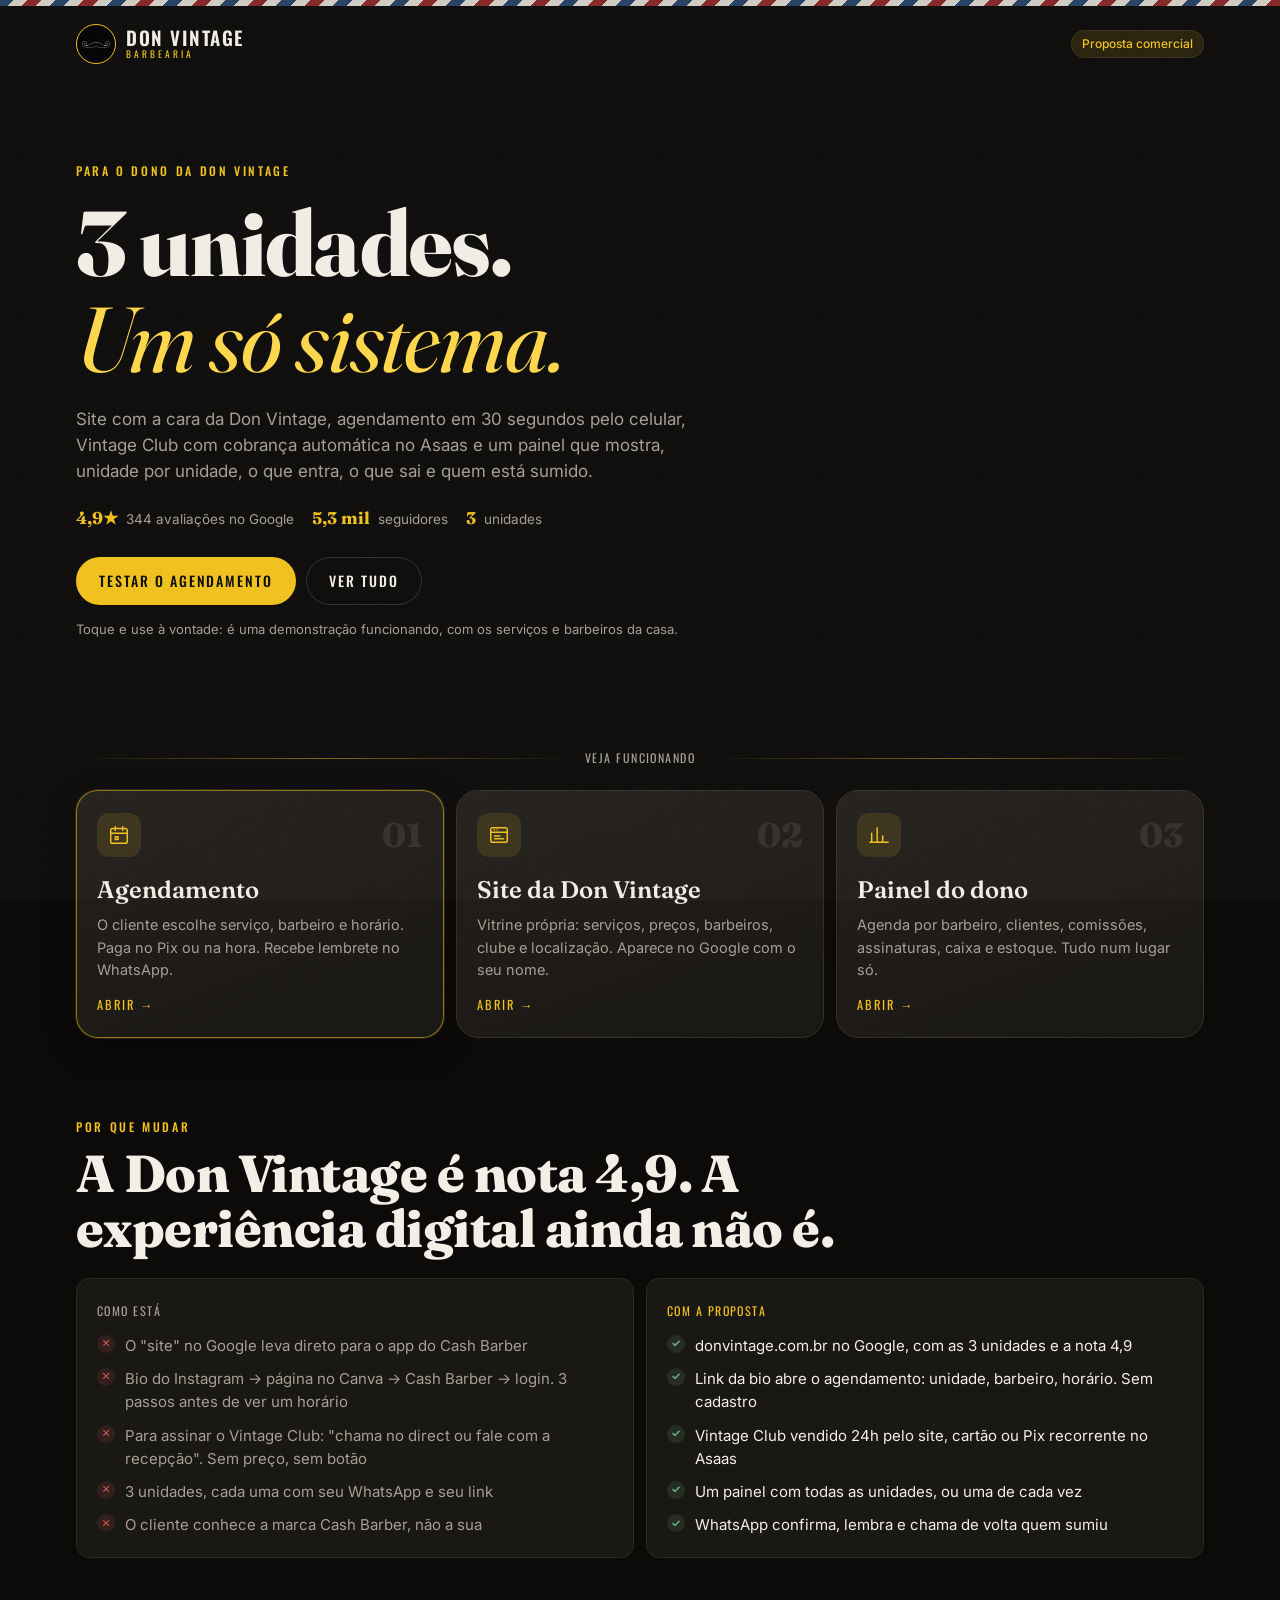
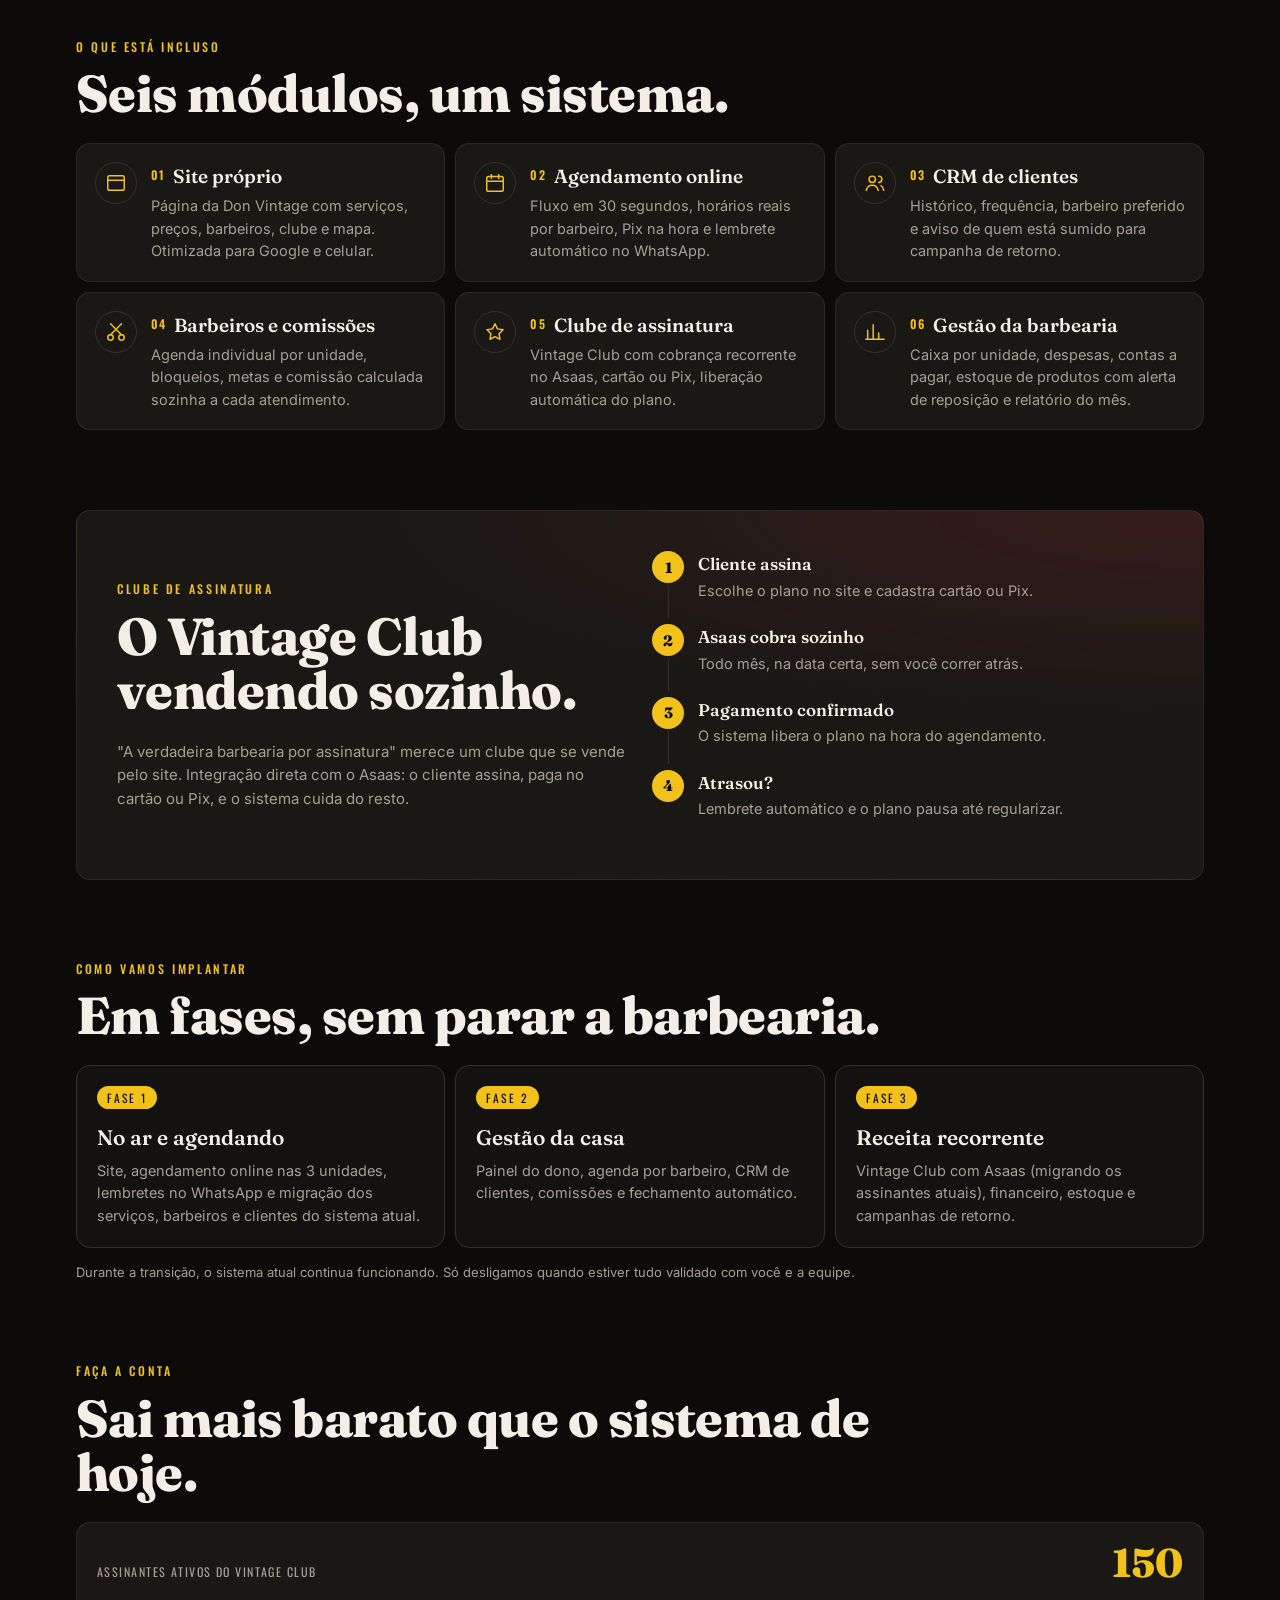
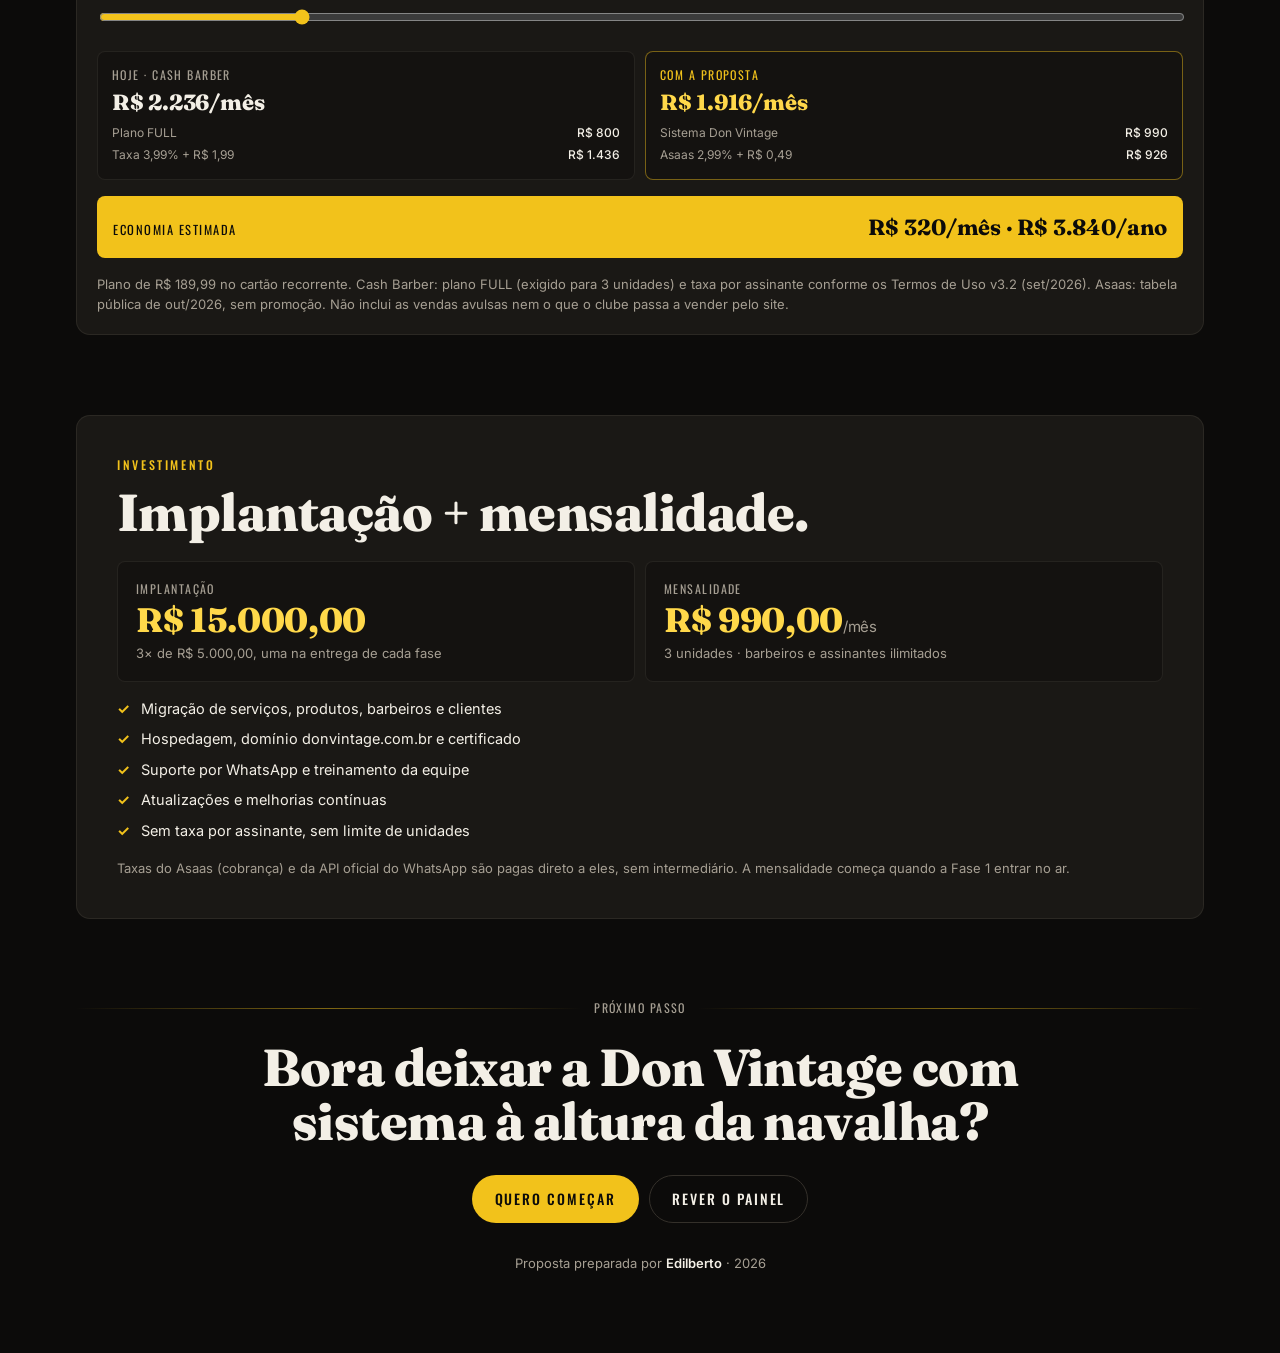
==== index.html @ e48e5ce6 "feat(demo): proposta, site, agendamento e painel da Don Vintage Demo estática para proposta comercia" ====
<!doctype html>
<html lang="pt-BR">
<head>
  <meta charset="utf-8">
  <meta name="robots" content="noindex, nofollow">
  <meta name="viewport" content="width=device-width, initial-scale=1, viewport-fit=cover">
  <meta name="theme-color" content="#14100d">
  <title>Proposta Don Vintage</title>
  <meta name="description" content="Proposta: site próprio, agendamento online, CRM, gestão de barbeiros, clube de assinatura com Asaas e gestão da barbearia.">
  <link rel="stylesheet" href="assets/css/base.css?v=4">
  <link rel="stylesheet" href="assets/css/proposta.css?v=4">
</head>
<body class="grain">
  <div class="pole"></div>

  <header class="p-top wrap">
    <a class="logo" href="index.html">
      <span class="logo-mark">DV</span>
      <span class="logo-text"><b>DON VINTAGE</b><small>Barbearia</small></span>
    </a>
    <span class="chip brass">Proposta comercial</span>
  </header>

  <main>
    <!-- Abertura -->
    <section class="p-hero wrap">
      <p class="eyebrow">Para o dono da Don Vintage</p>
      <h1 class="display">3 unidades.<br><em>Um só sistema.</em></h1>
      <p class="lead">Site com a cara da Don Vintage, agendamento em 30 segundos pelo celular, Vintage Club com cobrança automática no Asaas e um painel que mostra, unidade por unidade, o que entra, o que sai e quem está sumido.</p>
      <div class="p-proof">
        <span><b>4,9★</b> 344 avaliações no Google</span>
        <span><b>5,3 mil</b> seguidores</span>
        <span><b>3</b> unidades</span>
      </div>
      <div class="p-hero-cta">
        <a class="btn btn-primary" href="agendar.html">Testar o agendamento</a>
        <a class="btn btn-ghost" href="#demos">Ver tudo</a>
      </div>
      <p class="p-hint muted">Toque e use à vontade: é uma demonstração funcionando, com os serviços e barbeiros da casa.</p>
    </section>

    <!-- Demos -->
    <section id="demos" class="wrap p-sec">
      <div class="ornament"><span class="label">Veja funcionando</span></div>
      <div class="demo-grid">
        <a class="demo-card" href="agendar.html">
          <span class="demo-num">01</span>
          <span class="demo-ico" aria-hidden="true">
            <svg viewBox="0 0 24 24"><rect x="3" y="5" width="18" height="16" rx="2"/><path d="M3 10h18M8 3v4M16 3v4M8 14h3v3H8z"/></svg>
          </span>
          <h3>Agendamento</h3>
          <p>O cliente escolhe serviço, barbeiro e horário. Paga no Pix ou na hora. Recebe lembrete no WhatsApp.</p>
          <span class="demo-go">Abrir <span aria-hidden="true">→</span></span>
        </a>
        <a class="demo-card" href="site.html">
          <span class="demo-num">02</span>
          <span class="demo-ico" aria-hidden="true">
            <svg viewBox="0 0 24 24"><rect x="3" y="4" width="18" height="16" rx="2"/><path d="M3 9h18M7 6.5h.01M10 6.5h.01M7 13h6M7 16h10"/></svg>
          </span>
          <h3>Site da Don Vintage</h3>
          <p>Vitrine própria: serviços, preços, barbeiros, clube e localização. Aparece no Google com o seu nome.</p>
          <span class="demo-go">Abrir <span aria-hidden="true">→</span></span>
        </a>
        <a class="demo-card" href="painel.html">
          <span class="demo-num">03</span>
          <span class="demo-ico" aria-hidden="true">
            <svg viewBox="0 0 24 24"><path d="M4 20V10M10 20V4M16 20v-7M22 20H2"/></svg>
          </span>
          <h3>Painel do dono</h3>
          <p>Agenda por barbeiro, clientes, comissões, assinaturas, caixa e estoque. Tudo num lugar só.</p>
          <span class="demo-go">Abrir <span aria-hidden="true">→</span></span>
        </a>
      </div>
    </section>

    <!-- Diagnóstico -->
    <section class="wrap p-sec">
      <p class="eyebrow">Por que mudar</p>
      <h2 class="display h2">A Don Vintage é nota 4,9. A experiência digital ainda não é.</h2>
      <div class="vs">
        <div class="vs-col">
          <span class="label">Como está</span>
          <ul class="vs-list bad">
            <li>O "site" no Google leva direto para o app do Cash Barber</li>
            <li>Bio do Instagram → página no Canva → Cash Barber → login. 3 passos antes de ver um horário</li>
            <li>Para assinar o Vintage Club: "chama no direct ou fale com a recepção". Sem preço, sem botão</li>
            <li>3 unidades, cada uma com seu WhatsApp e seu link</li>
            <li>O cliente conhece a marca Cash Barber, não a sua</li>
          </ul>
        </div>
        <div class="vs-col">
          <span class="label brass">Com a proposta</span>
          <ul class="vs-list ok">
            <li>donvintage.com.br no Google, com as 3 unidades e a nota 4,9</li>
            <li>Link da bio abre o agendamento: unidade, barbeiro, horário. Sem cadastro</li>
            <li>Vintage Club vendido 24h pelo site, cartão ou Pix recorrente no Asaas</li>
            <li>Um painel com todas as unidades, ou uma de cada vez</li>
            <li>WhatsApp confirma, lembra e chama de volta quem sumiu</li>
          </ul>
        </div>
      </div>
    </section>

    <!-- Módulos -->
    <section class="wrap p-sec">
      <p class="eyebrow">O que está incluso</p>
      <h2 class="display h2">Seis módulos, um sistema.</h2>
      <div class="mod-grid" id="modulos"></div>
    </section>

    <!-- Asaas -->
    <section class="wrap p-sec">
      <div class="asaas card">
        <div>
          <p class="eyebrow">Clube de assinatura</p>
          <h2 class="display h2">O Vintage Club vendendo sozinho.</h2>
          <p class="muted">"A verdadeira barbearia por assinatura" merece um clube que se vende pelo site. Integração direta com o Asaas: o cliente assina, paga no cartão ou Pix, e o sistema cuida do resto.</p>
        </div>
        <ol class="flow">
          <li><b>Cliente assina</b><span>Escolhe o plano no site e cadastra cartão ou Pix.</span></li>
          <li><b>Asaas cobra sozinho</b><span>Todo mês, na data certa, sem você correr atrás.</span></li>
          <li><b>Pagamento confirmado</b><span>O sistema libera o plano na hora do agendamento.</span></li>
          <li><b>Atrasou?</b><span>Lembrete automático e o plano pausa até regularizar.</span></li>
        </ol>
      </div>
    </section>

    <!-- Cronograma -->
    <section class="wrap p-sec">
      <p class="eyebrow">Como vamos implantar</p>
      <h2 class="display h2">Em fases, sem parar a barbearia.</h2>
      <div class="phases">
        <div class="phase">
          <span class="phase-tag">Fase 1</span>
          <h3>No ar e agendando</h3>
          <p>Site, agendamento online nas 3 unidades, lembretes no WhatsApp e migração dos serviços, barbeiros e clientes do sistema atual.</p>
        </div>
        <div class="phase">
          <span class="phase-tag">Fase 2</span>
          <h3>Gestão da casa</h3>
          <p>Painel do dono, agenda por barbeiro, CRM de clientes, comissões e fechamento automático.</p>
        </div>
        <div class="phase">
          <span class="phase-tag">Fase 3</span>
          <h3>Receita recorrente</h3>
          <p>Vintage Club com Asaas (migrando os assinantes atuais), financeiro, estoque e campanhas de retorno.</p>
        </div>
      </div>
      <p class="p-hint muted">Durante a transição, o sistema atual continua funcionando. Só desligamos quando estiver tudo validado com você e a equipe.</p>
    </section>

    <!-- Conta: hoje x proposta -->
    <section class="wrap p-sec">
      <p class="eyebrow">Faça a conta</p>
      <h2 class="display h2">Sai mais barato que o sistema de hoje.</h2>
      <div class="calc card">
        <label class="calc-in" for="calc-n">
          <span class="label">Assinantes ativos do Vintage Club</span>
          <output id="calc-n-out" class="display">150</output>
        </label>
        <input id="calc-n" type="range" min="50" max="600" step="10" value="150">
        <div class="calc-grid">
          <div class="calc-col">
            <span class="label">Hoje · Cash Barber</span>
            <strong id="calc-hoje" class="display"></strong>
            <ul id="calc-hoje-det" class="calc-det"></ul>
          </div>
          <div class="calc-col win">
            <span class="label brass">Com a proposta</span>
            <strong id="calc-nos" class="display"></strong>
            <ul id="calc-nos-det" class="calc-det"></ul>
          </div>
        </div>
        <div class="calc-save">
          <span>Economia estimada</span>
          <b id="calc-eco"></b>
        </div>
        <p class="muted small">Plano de R$ 189,99 no cartão recorrente. Cash Barber: plano FULL (exigido para 3 unidades) e taxa por assinante conforme os Termos de Uso v3.2 (set/2026). Asaas: tabela pública de out/2026, sem promoção. Não inclui as vendas avulsas nem o que o clube passa a vender pelo site.</p>
      </div>
    </section>

    <!-- Investimento -->
    <section class="wrap p-sec">
      <div class="invest card">
        <p class="eyebrow">Investimento</p>
        <h2 class="display h2">Implantação + mensalidade.</h2>
        <div class="invest-grid" id="investimento"></div>
        <ul class="invest-inc" id="invest-inc"></ul>
        <p class="muted small">Taxas do Asaas (cobrança) e da API oficial do WhatsApp são pagas direto a eles, sem intermediário. A mensalidade começa quando a Fase 1 entrar no ar.</p>
      </div>
    </section>

    <!-- Próximos passos -->
    <section class="wrap p-sec p-end">
      <div class="ornament"><span class="label">Próximo passo</span></div>
      <h2 class="display h2 center">Bora deixar a Don Vintage com sistema à altura da navalha?</h2>
      <div class="p-hero-cta center">
        <a class="btn btn-primary" id="cta-whats" href="#">Quero começar</a>
        <a class="btn btn-ghost" href="painel.html">Rever o painel</a>
      </div>
      <p class="sign muted">Proposta preparada por <b>Edilberto</b> · <span id="ano"></span></p>
    </section>
  </main>

  <script src="assets/js/data.js?v=4"></script>
  <script src="assets/js/proposta.js?v=4"></script>
</body>
</html>
---- assets/css/base.css ----
/* Don Vintage — base visual compartilhada (site, agendamento, painel, proposta).
   Paleta da marca (Instagram/Canva da Don Vintage): preto + amarelo-ouro + branco,
   com vinho/azul só na faixa do poste de barbeiro.
   Mobile first: estilos base valem para ~360px; breakpoints só adicionam. */

@import url('https://fonts.googleapis.com/css2?family=Fraunces:ital,opsz,wght@0,9..144,400;0,9..144,600;0,9..144,800;1,9..144,400&family=Oswald:wght@400;500;600&family=Inter:wght@400;500;600;700&display=swap');

:root {
  --bg: #0c0b0a;
  --bg-2: #141210;
  --surface: #1a1815;
  --surface-2: #23201c;
  --line: #34302a;
  --line-soft: rgba(233, 220, 196, .08);
  --text: #f3efe6;
  --muted: #a69f93;
  --faint: #6b655c;
  --brass: #f2c21b;
  --brass-2: #ffd84a;
  --brass-ink: #0c0b0a;
  --wine: #9b2c2c;
  --wine-2: #c0453f;
  --ok: #6fae7d;
  --warn: #d9a441;
  --bad: #d0584f;
  --info: #6f9fc9;

  --f-display: 'Fraunces', Georgia, serif;
  --f-label: 'Oswald', 'Arial Narrow', sans-serif;
  --f-body: 'Inter', system-ui, -apple-system, sans-serif;

  --r-sm: 8px;
  --r: 14px;
  --r-lg: 22px;
  --shadow: 0 10px 30px rgba(0, 0, 0, .35);
  --gutter: 16px;
  --max: 1160px;
  --safe-bottom: env(safe-area-inset-bottom, 0px);
}

*, *::before, *::after { box-sizing: border-box; }
html { -webkit-text-size-adjust: 100%; scroll-behavior: smooth; }
body {
  margin: 0;
  background: var(--bg);
  color: var(--text);
  font: 400 15px/1.55 var(--f-body);
  -webkit-font-smoothing: antialiased;
  overflow-x: hidden;
}
img { max-width: 100%; display: block; }
a { color: inherit; }
button, input, select, textarea { font: inherit; color: inherit; }
button { cursor: pointer; }
:focus-visible { outline: 2px solid var(--brass); outline-offset: 2px; }

/* Grão de papel antigo sobre tudo — sutil o bastante para não atrapalhar leitura. */
.grain::before {
  content: '';
  position: fixed; inset: 0;
  pointer-events: none; z-index: 999;
  opacity: .06;
  background-image: url("data:image/svg+xml,%3Csvg xmlns='http://www.w3.org/2000/svg' width='160' height='160'%3E%3Cfilter id='n'%3E%3CfeTurbulence type='fractalNoise' baseFrequency='.9' numOctaves='3' stitchTiles='stitch'/%3E%3C/filter%3E%3Crect width='100%25' height='100%25' filter='url(%23n)'/%3E%3C/svg%3E");
}

.wrap { width: 100%; max-width: var(--max); margin: 0 auto; padding: 0 var(--gutter); }

/* Tipografia */
.display { font-family: var(--f-display); font-weight: 800; letter-spacing: -.01em; line-height: 1.05; }
.eyebrow {
  font-family: var(--f-label); font-weight: 500;
  text-transform: uppercase; letter-spacing: .22em; font-size: 12px;
  color: var(--brass);
}
.label { font-family: var(--f-label); text-transform: uppercase; letter-spacing: .12em; font-size: 12px; color: var(--muted); }
.muted { color: var(--muted); }
.brass { color: var(--brass); }
h1, h2, h3 { margin: 0; }
p { margin: 0; }

/* Ornamento de divisória */
.ornament { display: flex; align-items: center; gap: 12px; color: var(--brass); }
.ornament::before, .ornament::after { content: ''; flex: 1; height: 1px; background: linear-gradient(90deg, transparent, var(--brass) 50%, transparent); opacity: .5; }

/* Botões */
.btn {
  display: inline-flex; align-items: center; justify-content: center; gap: 8px;
  min-height: 48px; padding: 0 22px;
  border-radius: 999px; border: 1px solid transparent;
  font-family: var(--f-label); font-weight: 500; letter-spacing: .14em; text-transform: uppercase; font-size: 14px;
  text-decoration: none; transition: transform .15s, background .15s, border-color .15s, opacity .15s;
  -webkit-tap-highlight-color: transparent;
}
.btn:active { transform: scale(.97); }
.btn-primary { background: var(--brass); color: var(--brass-ink); }
.btn-primary:hover { background: var(--brass-2); }
.btn-ghost { background: transparent; border-color: var(--line); color: var(--text); }
.btn-ghost:hover { border-color: var(--brass); }
.btn-wine { background: var(--wine); color: #fff; }
.btn-block { width: 100%; }
.btn[disabled] { opacity: .4; pointer-events: none; }

/* Cartões e chips */
.card { background: var(--surface); border: 1px solid var(--line-soft); border-radius: var(--r); }
.chip {
  display: inline-flex; align-items: center; gap: 6px;
  padding: 4px 10px; border-radius: 999px; font-size: 12px; font-weight: 500;
  background: var(--surface-2); color: var(--muted); border: 1px solid var(--line-soft);
}
.chip.ok { color: var(--ok); background: rgba(111, 174, 125, .12); }
.chip.warn { color: var(--warn); background: rgba(217, 164, 65, .12); }
.chip.bad { color: var(--bad); background: rgba(208, 88, 79, .12); }
.chip.info { color: var(--info); background: rgba(111, 159, 201, .12); }
.chip.brass { color: var(--brass); background: rgba(242, 194, 27, .12); }

/* Avatar com iniciais (sem depender de fotos externas) */
.avatar {
  --s: 44px;
  width: var(--s); height: var(--s); flex: none;
  border-radius: 50%;
  display: grid; place-items: center;
  font-family: var(--f-display); font-weight: 600; font-size: calc(var(--s) * .38);
  color: var(--brass-ink);
  background: linear-gradient(135deg, var(--brass-2), var(--brass));
  overflow: hidden;
}
.avatar img { width: 100%; height: 100%; object-fit: cover; }

/* Logo tipográfico */
.logo { display: inline-flex; align-items: center; gap: 10px; text-decoration: none; }
/* O selo usa o bigode do logo oficial (recortado de assets/img/logo-original.jpg).
   O texto "DV" continua no HTML para leitores de tela e some só visualmente. */
.logo-mark {
  width: 40px; height: 40px; border-radius: 50%; flex: none;
  border: 1.5px solid var(--brass);
  background: #000 url('../img/bigode.png') center / 74% auto no-repeat;
  color: transparent; font-size: 0; overflow: hidden;
}
.logo-text { display: flex; flex-direction: column; line-height: 1; }
/* Logo oficial usa caixa-alta condensada; Oswald é o mais próximo no Google Fonts. */
.logo-text b { font-family: var(--f-label); font-weight: 600; font-size: 19px; letter-spacing: .08em; text-transform: uppercase; }
.logo-full { display: block; width: min(280px, 72vw); height: auto; }
.logo-text small { font-family: var(--f-label); font-size: 9.5px; letter-spacing: .32em; color: var(--brass); text-transform: uppercase; margin-top: 3px; }

/* Faixa do poste de barbeiro */
.pole { height: 6px; background: repeating-linear-gradient(-45deg, var(--wine) 0 10px, var(--text) 10px 20px, #2b4a73 20px 30px, var(--text) 30px 40px); opacity: .85; }

/* Formulários */
.field { display: flex; flex-direction: column; gap: 6px; }
.input {
  min-height: 50px; padding: 0 14px;
  background: var(--bg-2); border: 1px solid var(--line); border-radius: var(--r-sm);
  font-size: 16px; /* 16px evita zoom automático no iOS */
}
.input:focus { border-color: var(--brass); outline: none; }

/* Selo "demonstração" — deixa claro que é protótipo de proposta */
.demo-badge {
  position: fixed; left: 12px; bottom: calc(12px + var(--safe-bottom)); z-index: 60;
  font-family: var(--f-label); font-size: 10.5px; letter-spacing: .18em; text-transform: uppercase;
  padding: 6px 10px; border-radius: 999px;
  background: rgba(20, 16, 13, .85); border: 1px solid var(--line); color: var(--muted);
  text-decoration: none; backdrop-filter: blur(6px);
}
.demo-badge b { color: var(--brass); font-weight: 500; }

.sr-only { position: absolute; width: 1px; height: 1px; overflow: hidden; clip: rect(0 0 0 0); white-space: nowrap; }

@media (prefers-reduced-motion: reduce) {
  *, *::before, *::after { animation-duration: .001ms !important; transition-duration: .001ms !important; scroll-behavior: auto !important; }
}
---- assets/css/proposta.css ----
.p-top { display: flex; align-items: center; justify-content: space-between; gap: 12px; padding-top: 18px; padding-bottom: 18px; }

.p-hero { padding-top: 40px; padding-bottom: 48px; }
.p-hero h1 { font-size: clamp(42px, 11vw, 92px); margin: 14px 0 18px; }
.p-hero h1 em { font-style: italic; font-weight: 400; color: var(--brass-2); }
.lead { font-size: 17px; color: var(--muted); max-width: 620px; }
.p-hero-cta { display: flex; flex-wrap: wrap; gap: 10px; margin-top: 26px; }
.p-hero-cta .btn { flex: 1 1 200px; }
.p-hint { font-size: 13px; margin-top: 14px; }
.p-proof { display: flex; flex-wrap: wrap; gap: 8px 18px; margin-top: 20px; font-size: 13.5px; color: var(--muted); }
.p-proof b { color: var(--brass); font-family: var(--f-display); font-size: 17px; margin-right: 4px; }

.p-sec { padding-top: 40px; padding-bottom: 40px; }
.h2 { font-size: clamp(30px, 7.5vw, 52px); margin: 10px 0 22px; max-width: 820px; }
.center { text-align: center; margin-left: auto; margin-right: auto; justify-content: center; }
.small { font-size: 13px; }

/* Cartões de demo */
.demo-grid { display: grid; gap: 12px; margin-top: 22px; }
.demo-card {
  position: relative; display: block; text-decoration: none;
  padding: 22px 20px 20px; border-radius: var(--r-lg);
  background: linear-gradient(160deg, var(--surface-2), var(--surface));
  border: 1px solid var(--line);
  transition: border-color .2s, transform .2s;
}
.demo-card:hover { border-color: var(--brass); transform: translateY(-2px); }
.demo-card:first-child { border-color: rgba(242, 194, 27, .55); box-shadow: 0 0 0 1px rgba(242, 194, 27, .15), var(--shadow); }
.demo-num { position: absolute; top: 18px; right: 20px; font-family: var(--f-display); font-size: 34px; font-weight: 800; color: var(--line); }
.demo-ico { width: 44px; height: 44px; border-radius: 12px; display: grid; place-items: center; background: rgba(242, 194, 27, .12); margin-bottom: 14px; }
.demo-ico svg, .mod-ico svg { width: 22px; height: 22px; fill: none; stroke: var(--brass); stroke-width: 1.6; stroke-linecap: round; stroke-linejoin: round; }
.demo-card h3 { font-family: var(--f-display); font-size: 24px; font-weight: 600; margin-bottom: 6px; }
.demo-card p { color: var(--muted); font-size: 14.5px; }
.demo-go { display: inline-block; margin-top: 14px; font-family: var(--f-label); letter-spacing: .16em; text-transform: uppercase; font-size: 12.5px; color: var(--brass); }

/* Antes x depois */
.vs { display: grid; gap: 12px; }
.vs-col { background: var(--surface); border-radius: var(--r); padding: 20px; border: 1px solid var(--line-soft); }
.vs-list { list-style: none; padding: 0; margin: 12px 0 0; display: grid; gap: 10px; }
.vs-list li { position: relative; padding-left: 28px; }
.vs-list li::before { position: absolute; left: 0; top: 1px; width: 18px; height: 18px; border-radius: 50%; display: grid; place-items: center; font-size: 11px; font-weight: 700; }
.vs-list.bad li { color: var(--muted); }
.vs-list.bad li::before { content: '✕'; color: var(--bad); background: rgba(208, 88, 79, .14); }
.vs-list.ok li::before { content: '✓'; color: var(--ok); background: rgba(111, 174, 125, .14); }

/* Módulos */
.mod-grid { display: grid; gap: 10px; }
.mod { display: flex; gap: 14px; padding: 18px; }
.mod-ico { flex: none; width: 42px; height: 42px; border-radius: 50%; border: 1px solid var(--line); display: grid; place-items: center; }
.mod h3 { font-family: var(--f-display); font-weight: 600; font-size: 19px; margin-bottom: 4px; }
.mod-n { font-family: var(--f-label); font-size: 12px; color: var(--brass); letter-spacing: .1em; vertical-align: 3px; margin-right: 4px; }
.mod p { font-size: 14.5px; }

/* Asaas */
.asaas { padding: 24px 20px; display: grid; gap: 24px; background: radial-gradient(120% 90% at 100% 0%, rgba(155, 44, 44, .22), transparent 60%), var(--surface); }
.flow { list-style: none; padding: 0; margin: 0; counter-reset: f; display: grid; gap: 4px; }
.flow li { counter-increment: f; position: relative; padding: 0 0 18px 46px; display: flex; flex-direction: column; gap: 2px; }
.flow li::before { content: counter(f); position: absolute; left: 0; top: 0; width: 32px; height: 32px; border-radius: 50%; display: grid; place-items: center; background: var(--brass); color: var(--brass-ink); font-family: var(--f-display); font-weight: 800; }
.flow li:not(:last-child)::after { content: ''; position: absolute; left: 15.5px; top: 34px; bottom: 2px; width: 1px; background: var(--line); }
.flow b { font-family: var(--f-display); font-weight: 600; font-size: 17px; }
.flow span { color: var(--muted); font-size: 14.5px; }

/* Fases */
.phases { display: grid; gap: 10px; }
.phase { padding: 20px; border-radius: var(--r); border: 1px solid var(--line); background: var(--bg-2); }
.phase-tag { font-family: var(--f-label); text-transform: uppercase; letter-spacing: .18em; font-size: 11.5px; color: var(--brass-ink); background: var(--brass); padding: 3px 10px; border-radius: 999px; }
.phase h3 { font-family: var(--f-display); font-weight: 600; font-size: 21px; margin: 12px 0 6px; }
.phase p { color: var(--muted); font-size: 14.5px; }

/* Investimento */
.invest { padding: 24px 20px; }
.invest-grid { display: grid; gap: 10px; margin-bottom: 16px; }
.invest-item { display: flex; flex-direction: column; gap: 4px; padding: 18px; border-radius: var(--r-sm); background: var(--bg-2); border: 1px solid var(--line-soft); }
.invest-item strong { font-size: 34px; color: var(--brass-2); }
.invest-item strong small { font-size: 15px; color: var(--muted); font-family: var(--f-body); font-weight: 400; }
.tbd { font-style: italic; font-weight: 400; font-size: 26px; color: var(--muted); }

/* Calculadora */
.calc { padding: 20px; display: grid; gap: 16px; }
.calc-in { display: flex; align-items: baseline; justify-content: space-between; gap: 12px; }
.calc-in output { font-size: 40px; color: var(--brass); line-height: 1; }
#calc-n { width: 100%; accent-color: var(--brass); height: 32px; }
.calc-grid { display: grid; grid-template-columns: 1fr 1fr; gap: 10px; }
.calc-col { padding: 14px; border-radius: var(--r-sm); background: var(--bg-2); border: 1px solid var(--line-soft); display: flex; flex-direction: column; gap: 6px; min-width: 0; }
.calc-col.win { border-color: rgba(242, 194, 27, .45); }
.calc-col strong { font-size: 22px; }
.calc-col.win strong { color: var(--brass-2); }
.calc-det { list-style: none; padding: 0; margin: 4px 0 0; display: grid; gap: 4px; font-size: 12px; color: var(--muted); }
.calc-det li { display: flex; justify-content: space-between; gap: 6px; }
.calc-det b { color: var(--text); font-weight: 500; white-space: nowrap; }
.calc-save { display: flex; flex-wrap: wrap; align-items: baseline; justify-content: space-between; gap: 6px 12px; padding: 14px 16px; border-radius: var(--r-sm); background: var(--brass); color: var(--brass-ink); font-family: var(--f-label); text-transform: uppercase; letter-spacing: .12em; font-size: 12.5px; }
.calc-save b { font-family: var(--f-display); text-transform: none; letter-spacing: 0; font-size: 22px; }

.invest-inc { list-style: none; padding: 0; margin: 0 0 16px; display: grid; gap: 8px; font-size: 14.5px; }
.invest-inc li { padding-left: 24px; position: relative; }
.invest-inc li::before { content: '✓'; position: absolute; left: 0; color: var(--brass); font-weight: 700; }

.p-end { padding-bottom: 80px; }
.p-end .h2 { margin-top: 22px; }
.sign { text-align: center; margin-top: 30px; font-size: 13px; }
.sign b { color: var(--text); font-weight: 600; }

@media (min-width: 760px) {
  .demo-grid { grid-template-columns: repeat(3, 1fr); }
  .vs { grid-template-columns: 1fr 1fr; }
  .mod-grid { grid-template-columns: repeat(2, 1fr); }
  .asaas { grid-template-columns: 1fr 1fr; padding: 40px; align-items: center; }
  .phases { grid-template-columns: repeat(3, 1fr); }
  .invest { padding: 40px; }
  .invest-grid { grid-template-columns: 1fr 1fr; }
  .p-hero { padding-top: 80px; padding-bottom: 70px; }
  .p-hero-cta .btn { flex: 0 0 auto; }
}
@media (min-width: 1040px) {
  .mod-grid { grid-template-columns: repeat(3, 1fr); }
}
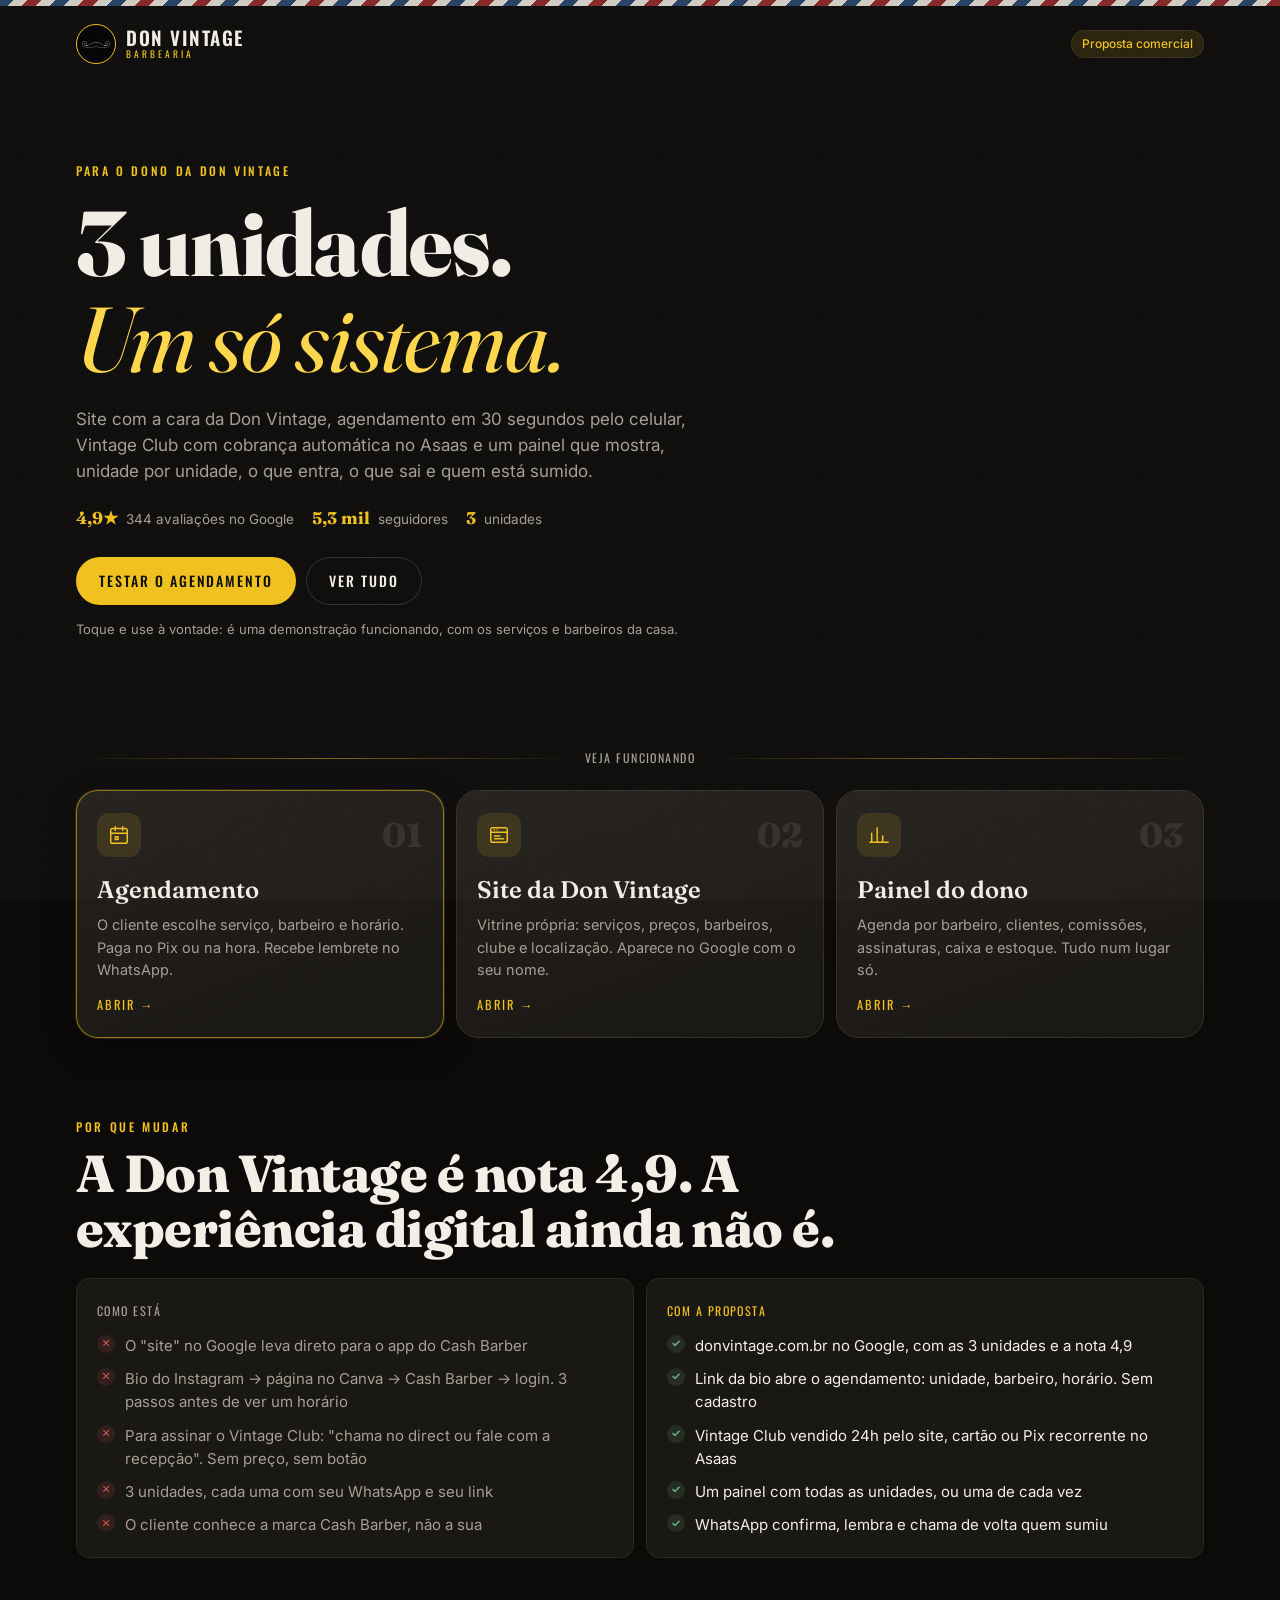
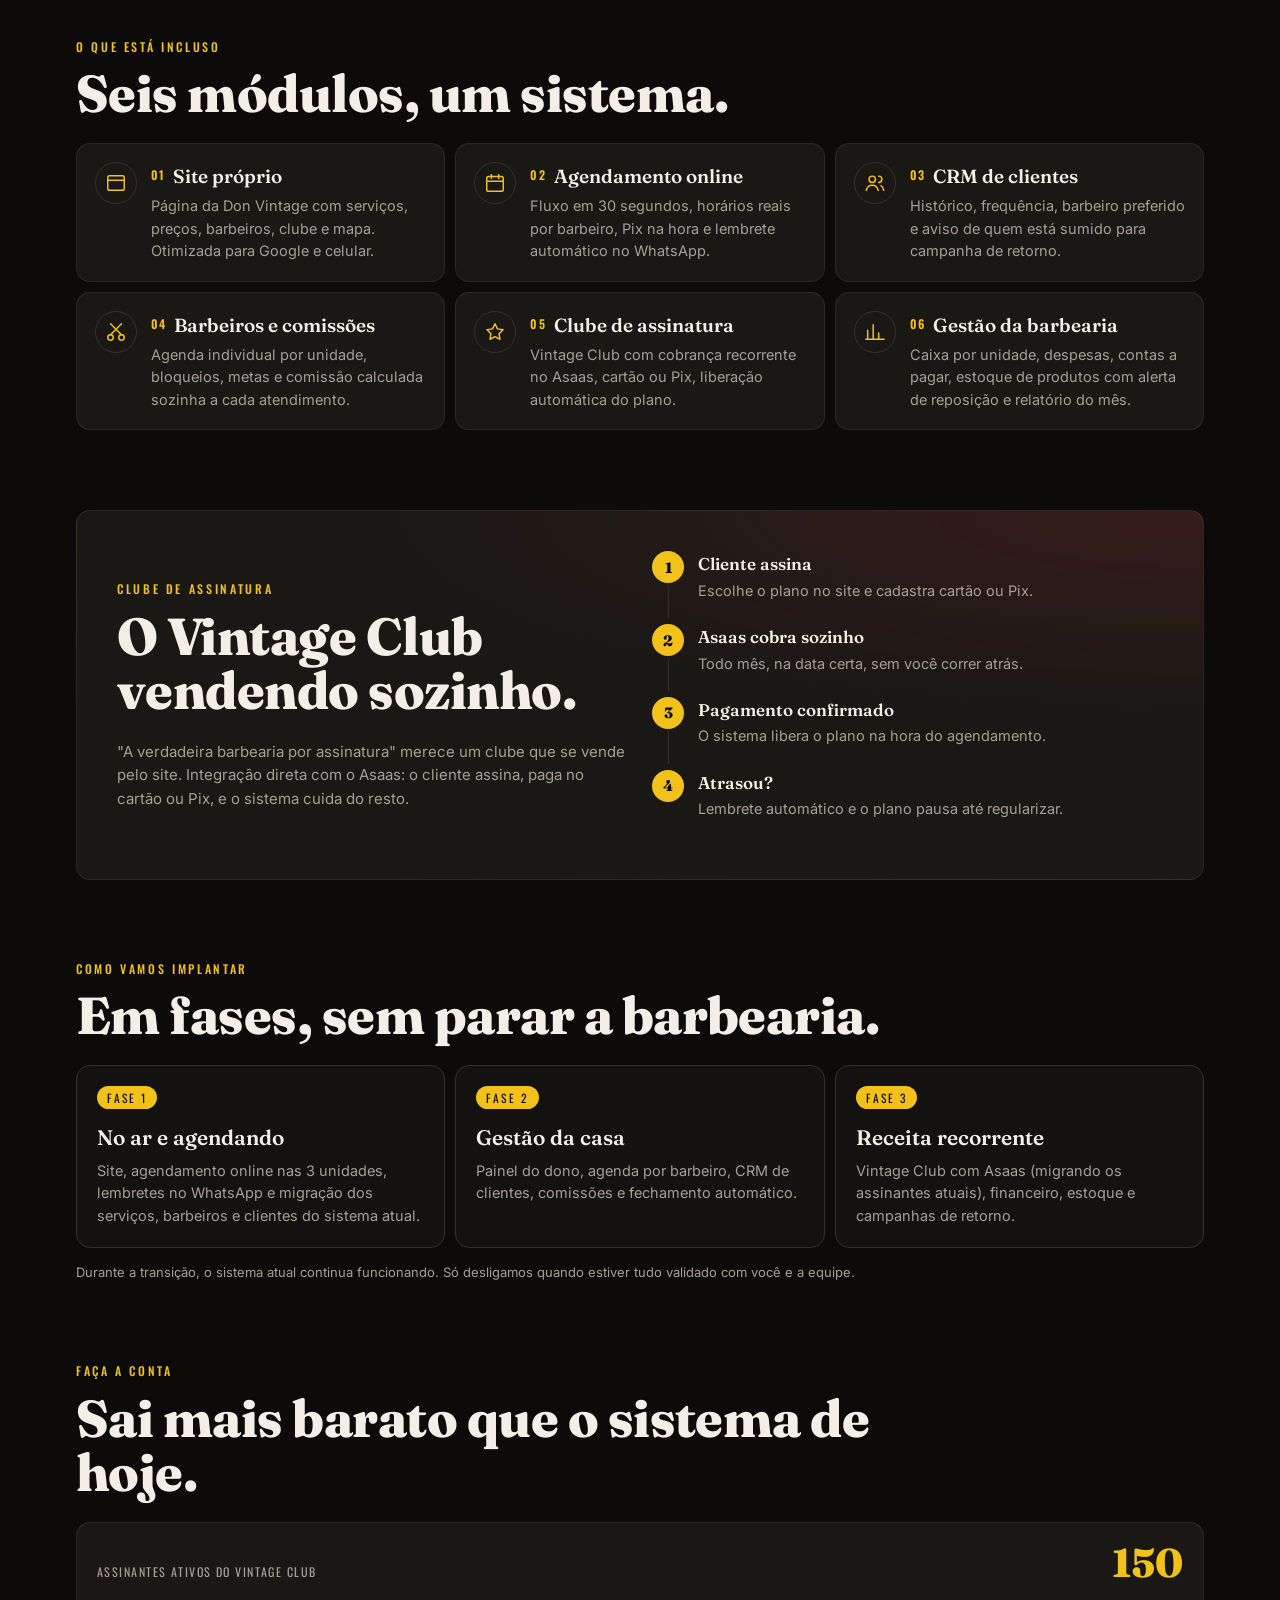
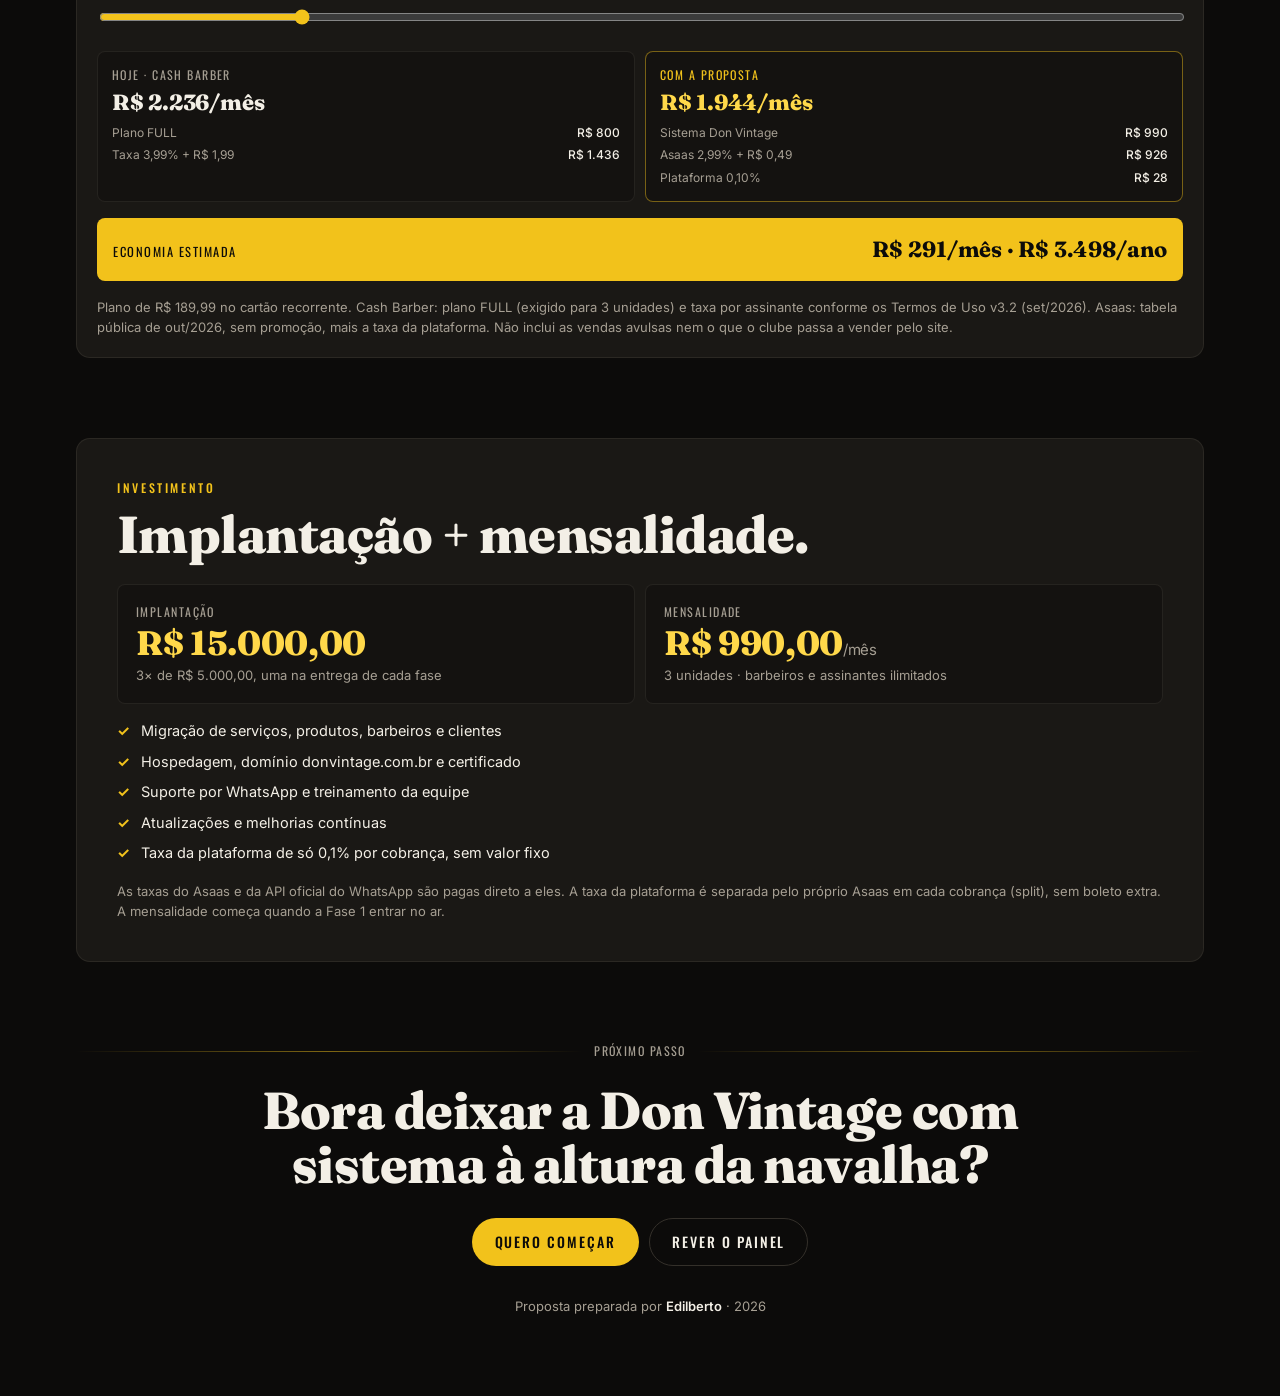
==== commit aa177547: "feat(demo): fotos reais da casa e taxa de plataforma na proposta Galeria e fundo do hero com recorte" ====
--- a/index.html
+++ b/index.html
@@ -7,8 +7,8 @@
   <meta name="theme-color" content="#14100d">
   <title>Proposta Don Vintage</title>
   <meta name="description" content="Proposta: site próprio, agendamento online, CRM, gestão de barbeiros, clube de assinatura com Asaas e gestão da barbearia.">
-  <link rel="stylesheet" href="assets/css/base.css?v=4">
-  <link rel="stylesheet" href="assets/css/proposta.css?v=4">
+  <link rel="stylesheet" href="assets/css/base.css?v=6">
+  <link rel="stylesheet" href="assets/css/proposta.css?v=6">
 </head>
 <body class="grain">
   <div class="pole"></div>
@@ -175,7 +175,7 @@
           <span>Economia estimada</span>
           <b id="calc-eco"></b>
         </div>
-        <p class="muted small">Plano de R$ 189,99 no cartão recorrente. Cash Barber: plano FULL (exigido para 3 unidades) e taxa por assinante conforme os Termos de Uso v3.2 (set/2026). Asaas: tabela pública de out/2026, sem promoção. Não inclui as vendas avulsas nem o que o clube passa a vender pelo site.</p>
+        <p class="muted small">Plano de R$ 189,99 no cartão recorrente. Cash Barber: plano FULL (exigido para 3 unidades) e taxa por assinante conforme os Termos de Uso v3.2 (set/2026). Asaas: tabela pública de out/2026, sem promoção, mais a taxa da plataforma. Não inclui as vendas avulsas nem o que o clube passa a vender pelo site.</p>
       </div>
     </section>
 
@@ -186,7 +186,7 @@
         <h2 class="display h2">Implantação + mensalidade.</h2>
         <div class="invest-grid" id="investimento"></div>
         <ul class="invest-inc" id="invest-inc"></ul>
-        <p class="muted small">Taxas do Asaas (cobrança) e da API oficial do WhatsApp são pagas direto a eles, sem intermediário. A mensalidade começa quando a Fase 1 entrar no ar.</p>
+        <p class="muted small">As taxas do Asaas e da API oficial do WhatsApp são pagas direto a eles. A taxa da plataforma é separada pelo próprio Asaas em cada cobrança (split), sem boleto extra. A mensalidade começa quando a Fase 1 entrar no ar.</p>
       </div>
     </section>
 
@@ -202,7 +202,7 @@
     </section>
   </main>
 
-  <script src="assets/js/data.js?v=4"></script>
-  <script src="assets/js/proposta.js?v=4"></script>
+  <script src="assets/js/data.js?v=6"></script>
+  <script src="assets/js/proposta.js?v=6"></script>
 </body>
 </html>
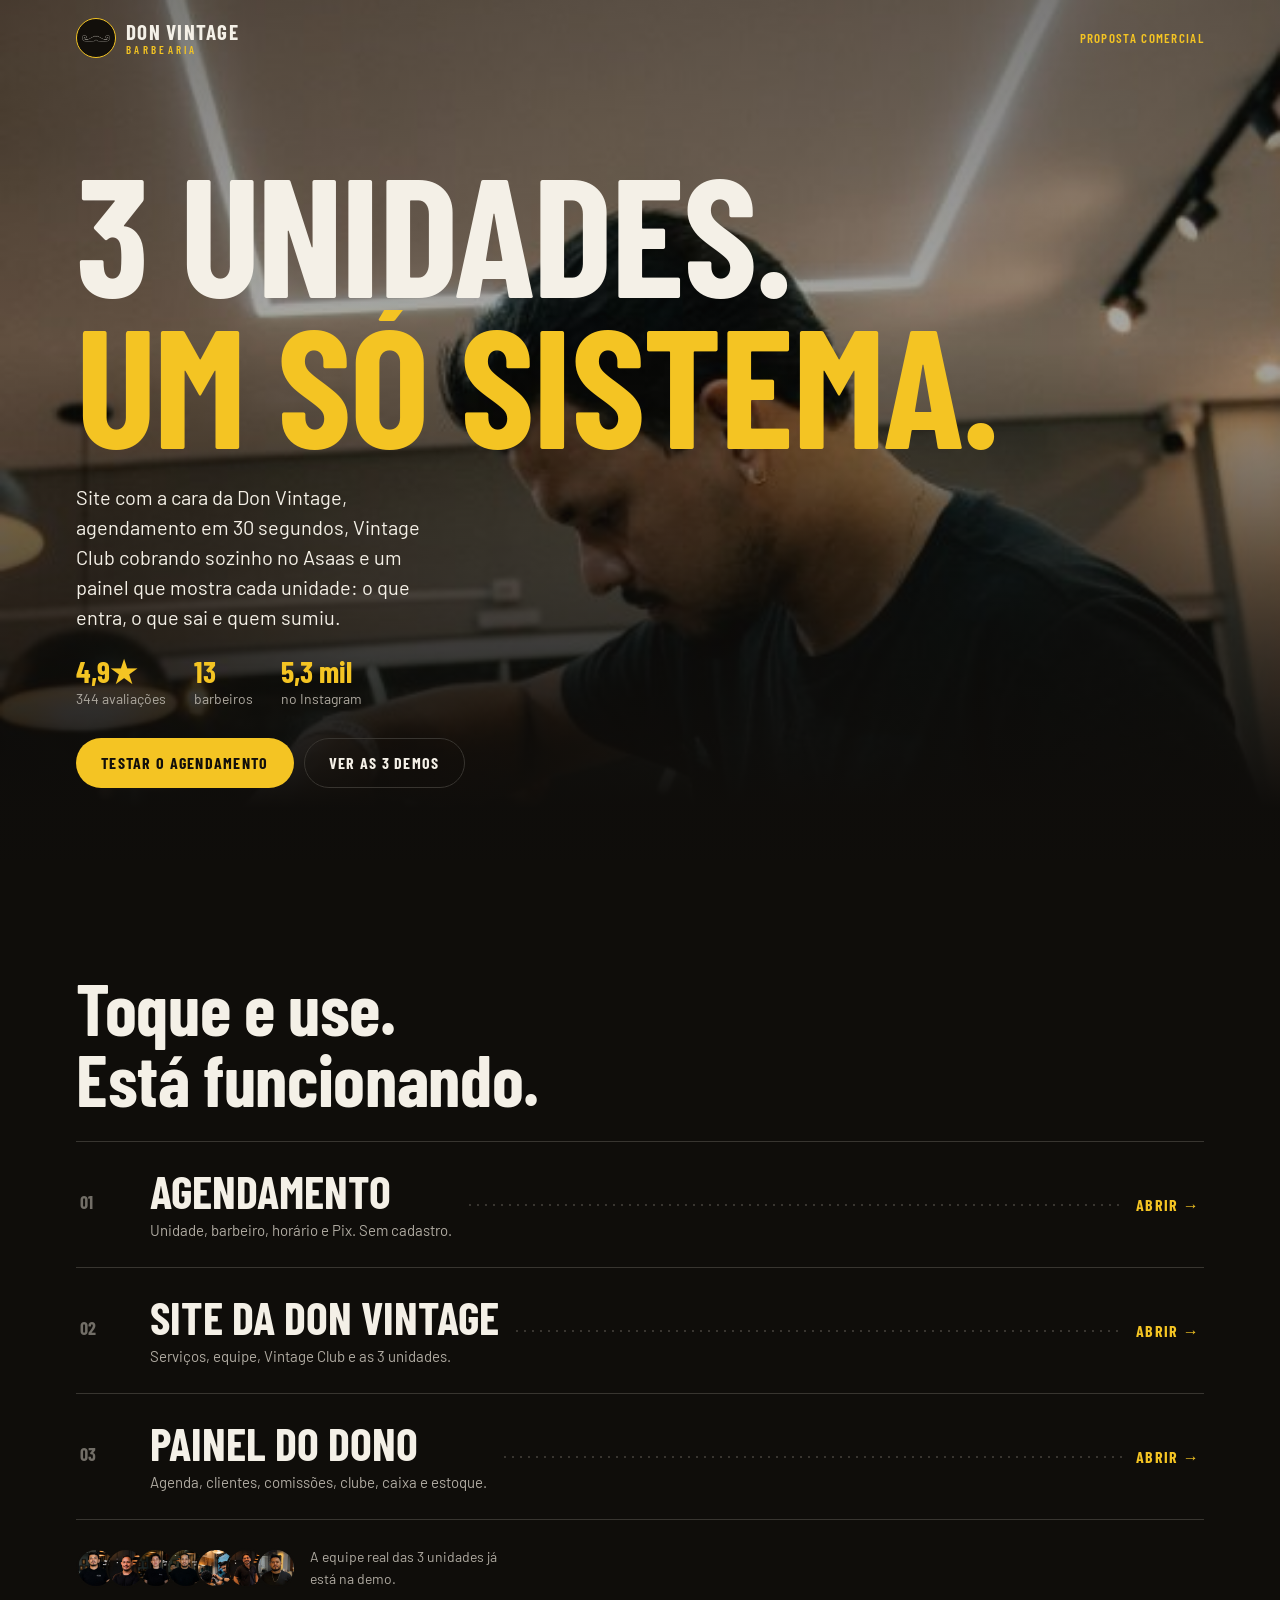
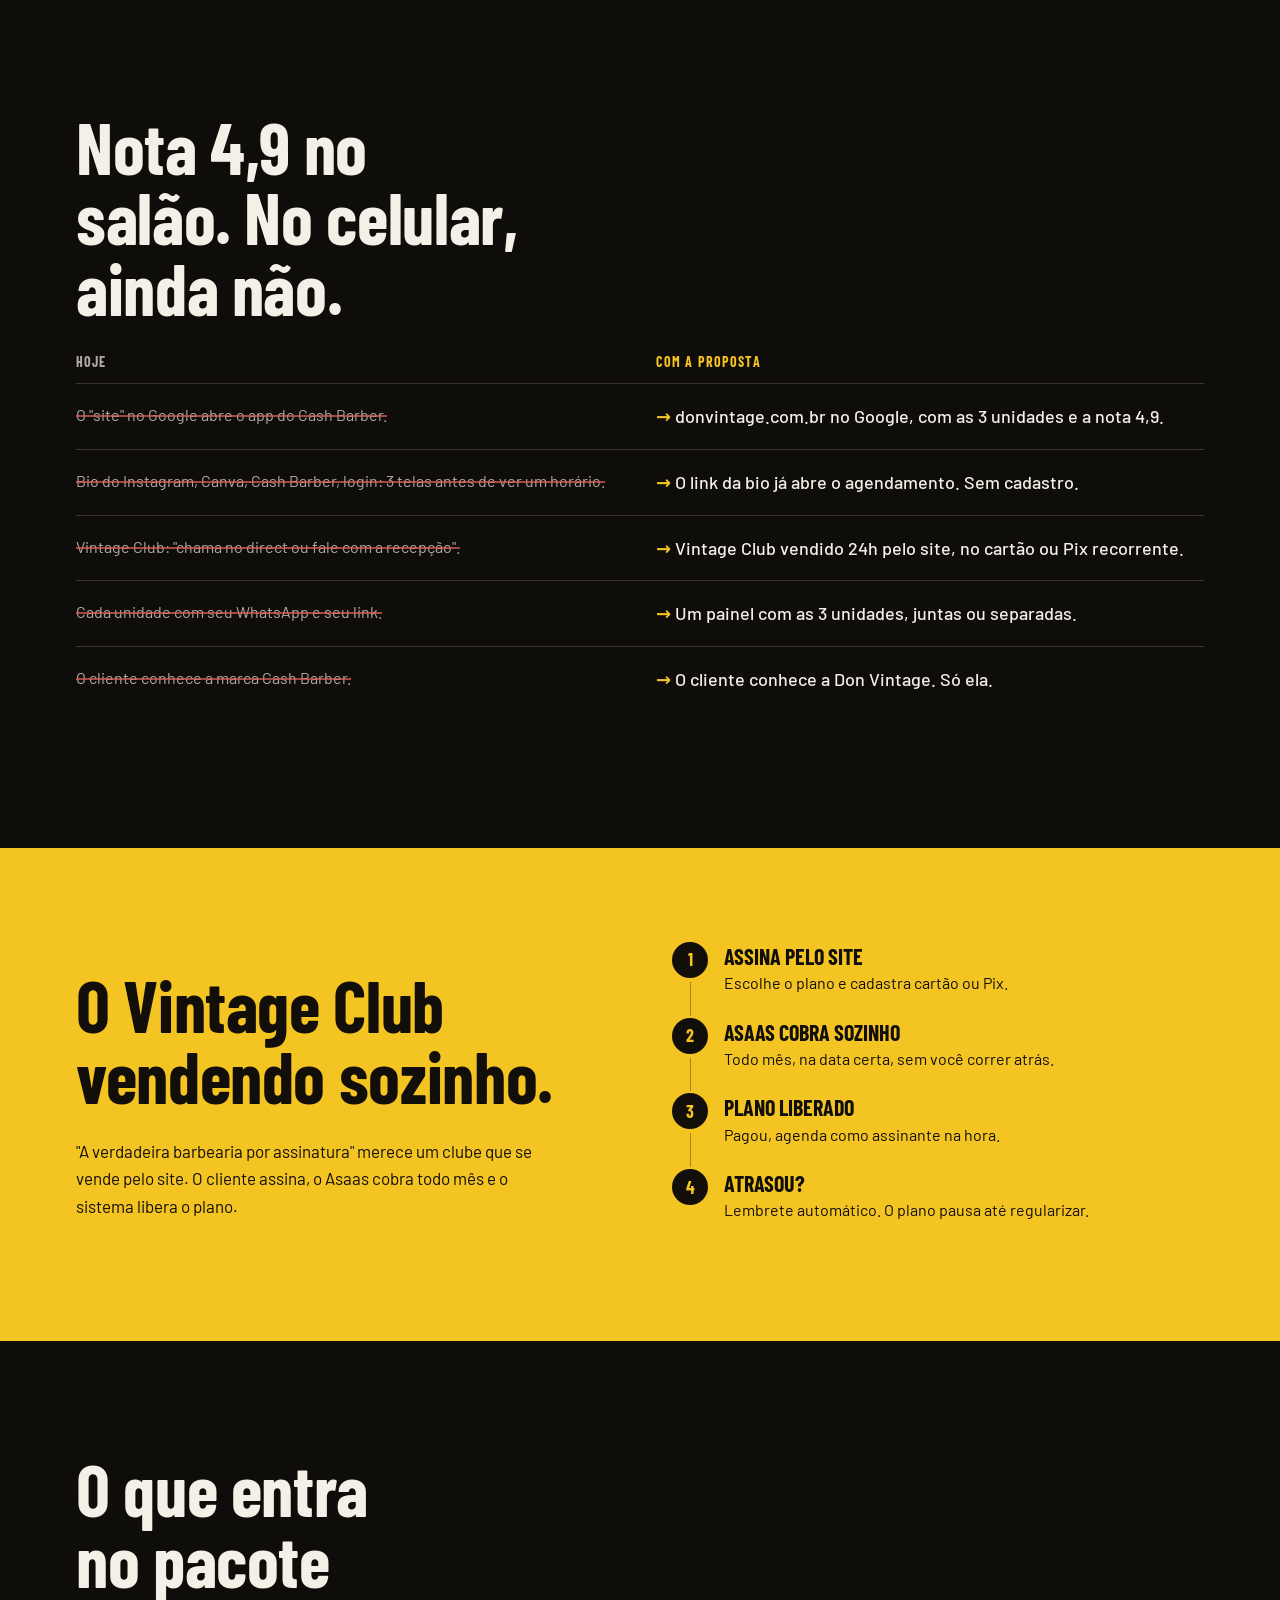
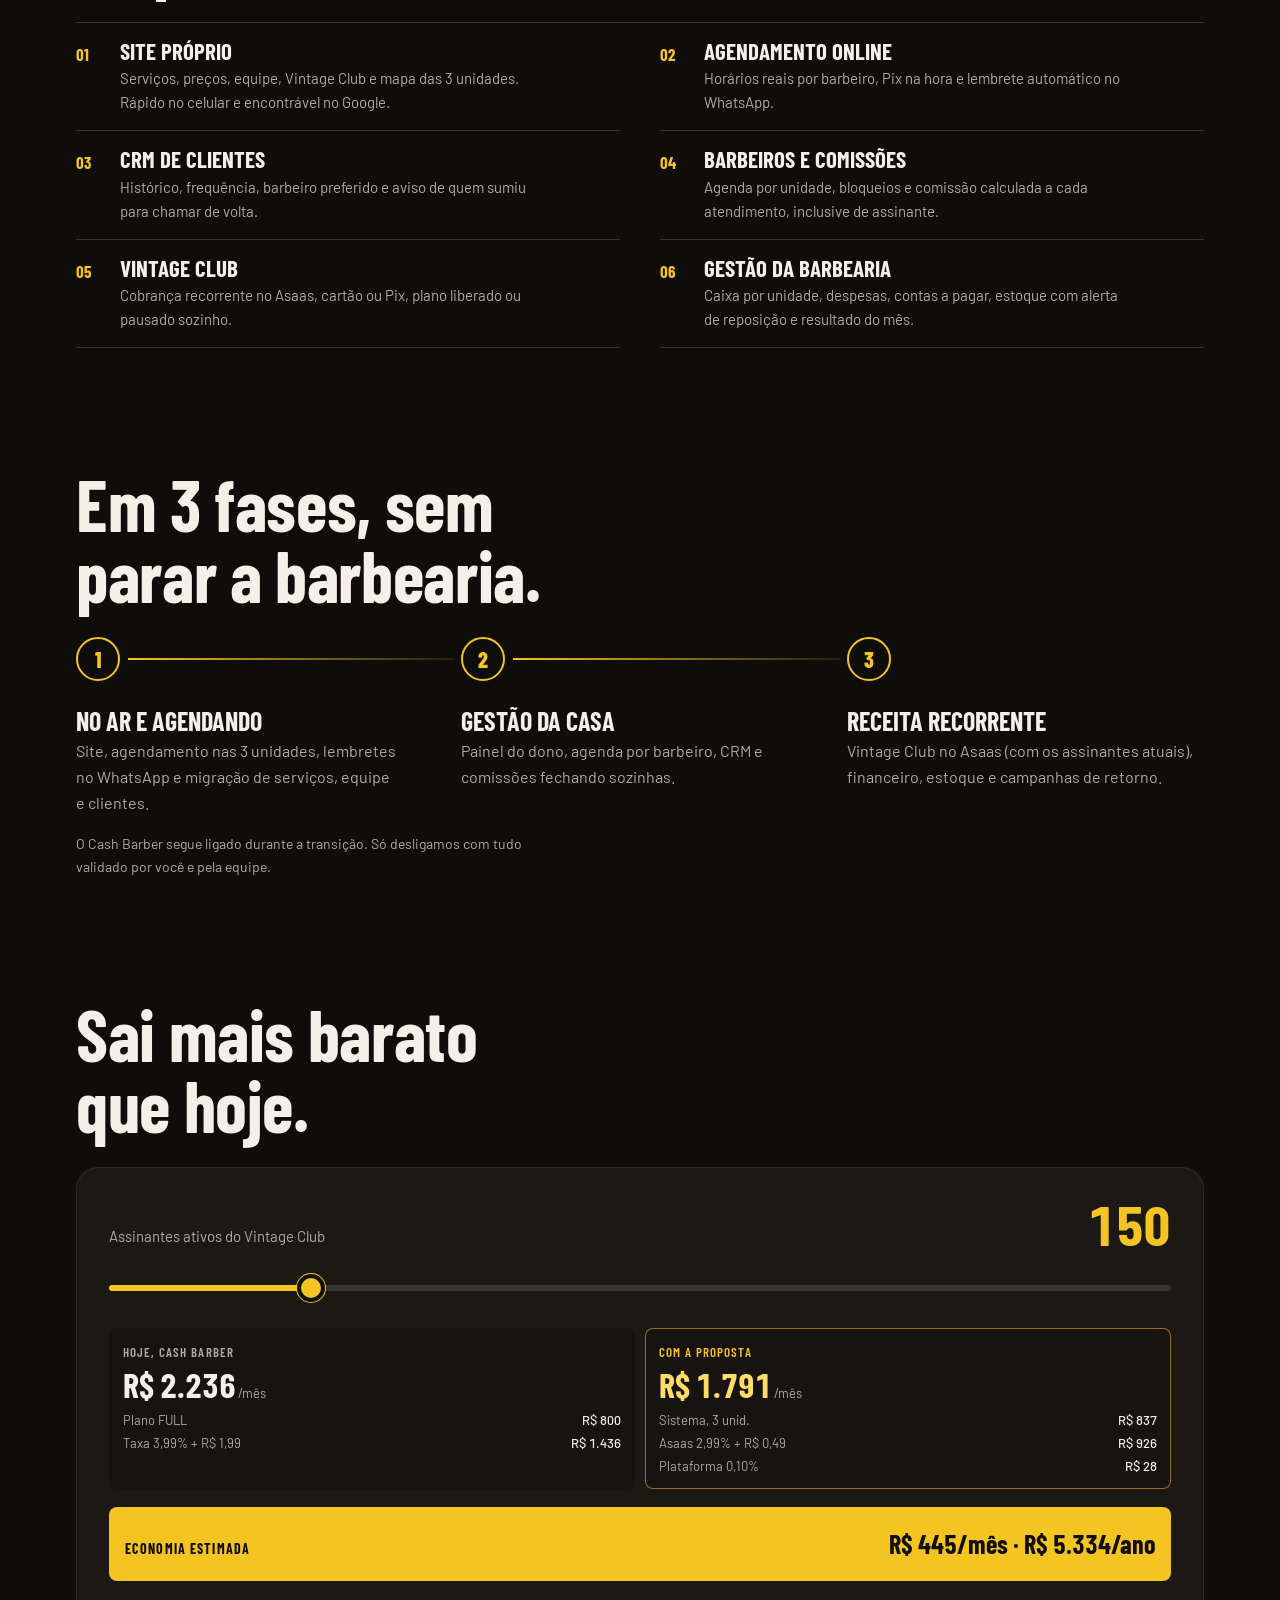
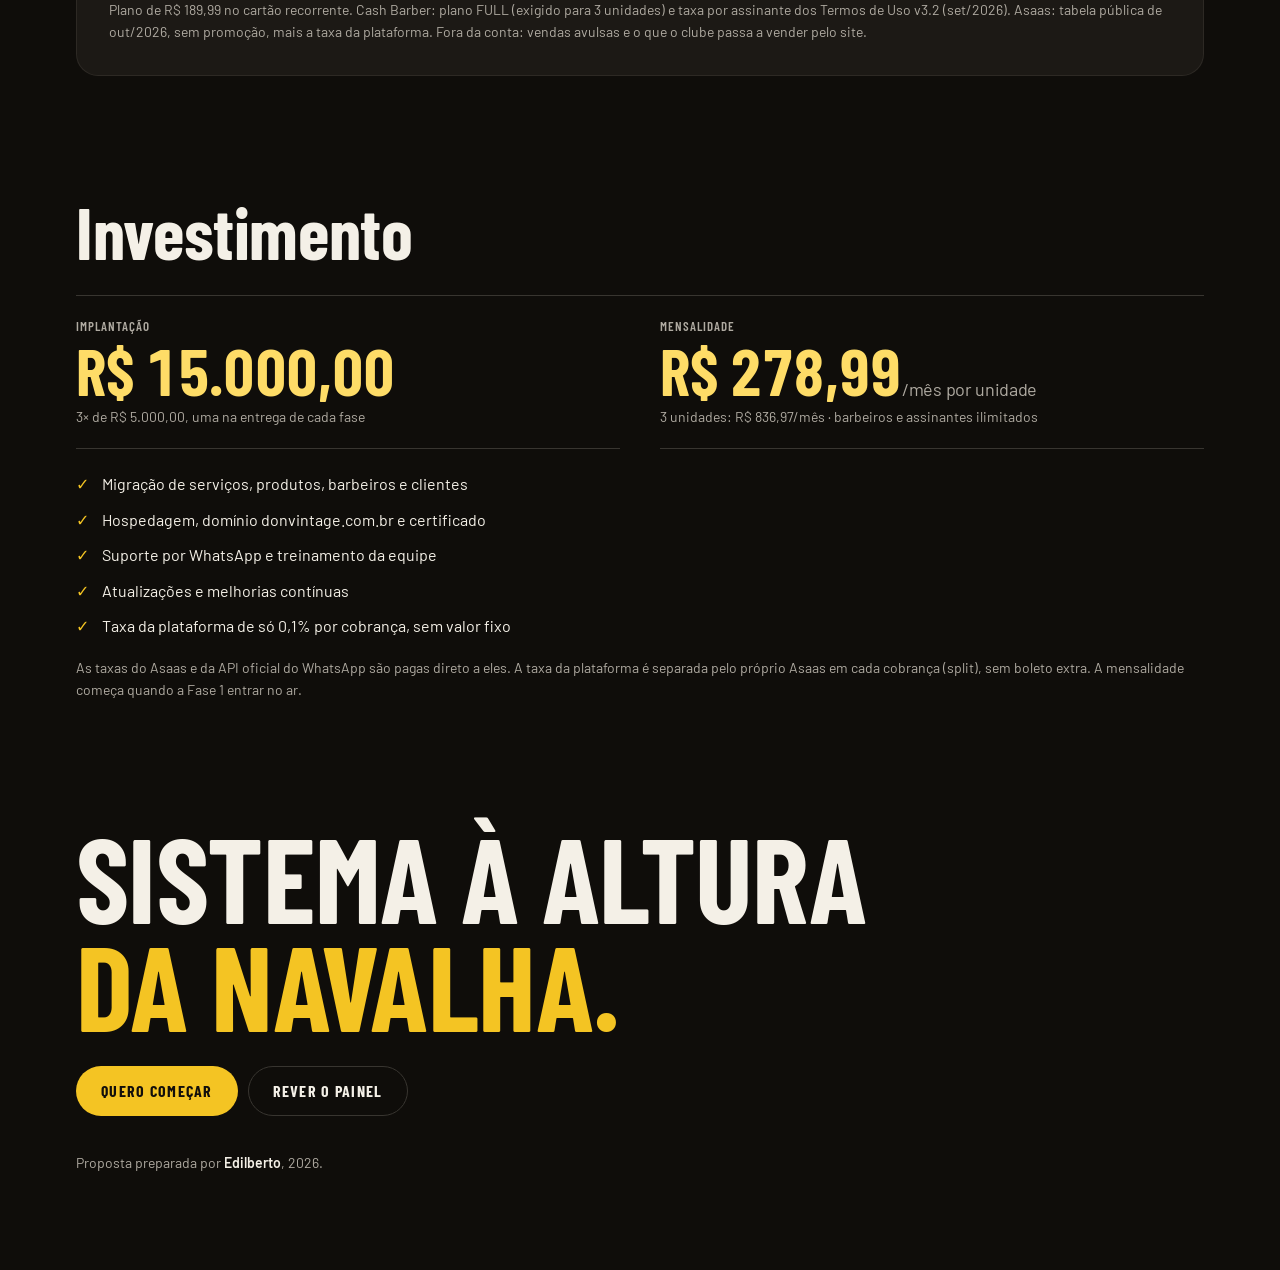
==== commit 9a9f4bd6: "feat(demo): polimento final com impeccable e mensalidade por unidade - Mensalidade passa a R$ 278,99" ====
--- a/index.html
+++ b/index.html
@@ -4,205 +4,170 @@
   <meta charset="utf-8">
   <meta name="robots" content="noindex, nofollow">
   <meta name="viewport" content="width=device-width, initial-scale=1, viewport-fit=cover">
-  <meta name="theme-color" content="#14100d">
+  <meta name="theme-color" content="#0f0d0b">
   <title>Proposta Don Vintage</title>
-  <meta name="description" content="Proposta: site próprio, agendamento online, CRM, gestão de barbeiros, clube de assinatura com Asaas e gestão da barbearia.">
-  <link rel="stylesheet" href="assets/css/base.css?v=6">
-  <link rel="stylesheet" href="assets/css/proposta.css?v=6">
+  <meta name="description" content="Proposta: site próprio, agendamento online, CRM, gestão de barbeiros, Vintage Club com Asaas e gestão das 3 unidades.">
+  <link rel="stylesheet" href="assets/css/base.css?v=11">
+  <link rel="stylesheet" href="assets/css/proposta.css?v=11">
 </head>
-<body class="grain">
-  <div class="pole"></div>
-
-  <header class="p-top wrap">
-    <a class="logo" href="index.html">
-      <span class="logo-mark">DV</span>
-      <span class="logo-text"><b>DON VINTAGE</b><small>Barbearia</small></span>
-    </a>
-    <span class="chip brass">Proposta comercial</span>
+<body>
+  <header class="p-top">
+    <div class="wrap p-top-in">
+      <a class="logo" href="index.html" aria-label="Don Vintage">
+        <span class="logo-mark">DV</span>
+        <span class="logo-text"><b>Don Vintage</b><small>Barbearia</small></span>
+      </a>
+      <span class="p-tag">Proposta comercial</span>
+    </div>
   </header>
 
   <main>
-    <!-- Abertura -->
-    <section class="p-hero wrap">
-      <p class="eyebrow">Para o dono da Don Vintage</p>
-      <h1 class="display">3 unidades.<br><em>Um só sistema.</em></h1>
-      <p class="lead">Site com a cara da Don Vintage, agendamento em 30 segundos pelo celular, Vintage Club com cobrança automática no Asaas e um painel que mostra, unidade por unidade, o que entra, o que sai e quem está sumido.</p>
-      <div class="p-proof">
-        <span><b>4,9★</b> 344 avaliações no Google</span>
-        <span><b>5,3 mil</b> seguidores</span>
-        <span><b>3</b> unidades</span>
-      </div>
-      <div class="p-hero-cta">
-        <a class="btn btn-primary" href="agendar.html">Testar o agendamento</a>
-        <a class="btn btn-ghost" href="#demos">Ver tudo</a>
-      </div>
-      <p class="p-hint muted">Toque e use à vontade: é uma demonstração funcionando, com os serviços e barbeiros da casa.</p>
-    </section>
-
-    <!-- Demos -->
-    <section id="demos" class="wrap p-sec">
-      <div class="ornament"><span class="label">Veja funcionando</span></div>
-      <div class="demo-grid">
-        <a class="demo-card" href="agendar.html">
-          <span class="demo-num">01</span>
-          <span class="demo-ico" aria-hidden="true">
-            <svg viewBox="0 0 24 24"><rect x="3" y="5" width="18" height="16" rx="2"/><path d="M3 10h18M8 3v4M16 3v4M8 14h3v3H8z"/></svg>
-          </span>
-          <h3>Agendamento</h3>
-          <p>O cliente escolhe serviço, barbeiro e horário. Paga no Pix ou na hora. Recebe lembrete no WhatsApp.</p>
-          <span class="demo-go">Abrir <span aria-hidden="true">→</span></span>
-        </a>
-        <a class="demo-card" href="site.html">
-          <span class="demo-num">02</span>
-          <span class="demo-ico" aria-hidden="true">
-            <svg viewBox="0 0 24 24"><rect x="3" y="4" width="18" height="16" rx="2"/><path d="M3 9h18M7 6.5h.01M10 6.5h.01M7 13h6M7 16h10"/></svg>
-          </span>
-          <h3>Site da Don Vintage</h3>
-          <p>Vitrine própria: serviços, preços, barbeiros, clube e localização. Aparece no Google com o seu nome.</p>
-          <span class="demo-go">Abrir <span aria-hidden="true">→</span></span>
-        </a>
-        <a class="demo-card" href="painel.html">
-          <span class="demo-num">03</span>
-          <span class="demo-ico" aria-hidden="true">
-            <svg viewBox="0 0 24 24"><path d="M4 20V10M10 20V4M16 20v-7M22 20H2"/></svg>
-          </span>
-          <h3>Painel do dono</h3>
-          <p>Agenda por barbeiro, clientes, comissões, assinaturas, caixa e estoque. Tudo num lugar só.</p>
-          <span class="demo-go">Abrir <span aria-hidden="true">→</span></span>
-        </a>
+    <!-- Abertura: foto real do salão, manchete de letreiro -->
+    <section class="p-hero">
+      <div class="p-hero-bg" aria-hidden="true"></div>
+      <div class="wrap p-hero-in">
+        <h1 class="p-title display">
+          <span class="ln"><span>3 unidades.</span></span>
+          <span class="ln hl"><span>Um só sistema.</span></span>
+        </h1>
+        <p class="lead p-enter" style="--i:2">Site com a cara da Don Vintage, agendamento em 30 segundos, Vintage Club cobrando sozinho no Asaas e um painel que mostra cada unidade: o que entra, o que sai e quem sumiu.</p>
+        <dl class="p-proof p-enter" style="--i:3">
+          <div><dt>4,9★</dt><dd>344 avaliações</dd></div>
+          <div><dt>13</dt><dd>barbeiros</dd></div>
+          <div><dt>5,3 mil</dt><dd>no Instagram</dd></div>
+        </dl>
+        <div class="p-hero-cta p-enter" style="--i:4">
+          <a class="btn btn-primary" href="agendar.html">Testar o agendamento</a>
+          <a class="btn btn-ghost" href="#demos">Ver as 3 demos</a>
+        </div>
       </div>
     </section>
 
-    <!-- Diagnóstico -->
+    <!-- Demos: quadro de preços de barbearia, com linha pontilhada -->
+    <section id="demos" class="wrap p-sec">
+      <h2 class="display h2" data-reveal>Toque e use. Está funcionando.</h2>
+      <ol class="board">
+        <li data-reveal><a href="agendar.html">
+          <span class="board-n">01</span>
+          <span class="board-t">Agendamento<small>Unidade, barbeiro, horário e Pix. Sem cadastro.</small></span>
+          <span class="board-dots" aria-hidden="true"></span>
+          <span class="board-go">Abrir <i aria-hidden="true">→</i></span>
+        </a></li>
+        <li data-reveal><a href="site.html">
+          <span class="board-n">02</span>
+          <span class="board-t">Site da Don Vintage<small>Serviços, equipe, Vintage Club e as 3 unidades.</small></span>
+          <span class="board-dots" aria-hidden="true"></span>
+          <span class="board-go">Abrir <i aria-hidden="true">→</i></span>
+        </a></li>
+        <li data-reveal><a href="painel.html">
+          <span class="board-n">03</span>
+          <span class="board-t">Painel do dono<small>Agenda, clientes, comissões, clube, caixa e estoque.</small></span>
+          <span class="board-dots" aria-hidden="true"></span>
+          <span class="board-go">Abrir <i aria-hidden="true">→</i></span>
+        </a></li>
+      </ol>
+      <div class="team" data-reveal>
+        <div class="team-faces" id="team"></div>
+        <p class="muted">A equipe real das 3 unidades já está na demo.</p>
+      </div>
+    </section>
+
+    <!-- Diagnóstico: cada dor ao lado da solução -->
     <section class="wrap p-sec">
-      <p class="eyebrow">Por que mudar</p>
-      <h2 class="display h2">A Don Vintage é nota 4,9. A experiência digital ainda não é.</h2>
+      <h2 class="display h2" data-reveal>Nota 4,9 no salão. No celular, ainda não.</h2>
       <div class="vs">
-        <div class="vs-col">
-          <span class="label">Como está</span>
-          <ul class="vs-list bad">
-            <li>O "site" no Google leva direto para o app do Cash Barber</li>
-            <li>Bio do Instagram → página no Canva → Cash Barber → login. 3 passos antes de ver um horário</li>
-            <li>Para assinar o Vintage Club: "chama no direct ou fale com a recepção". Sem preço, sem botão</li>
-            <li>3 unidades, cada uma com seu WhatsApp e seu link</li>
-            <li>O cliente conhece a marca Cash Barber, não a sua</li>
-          </ul>
+        <div class="vs-head" aria-hidden="true"><span>Hoje</span><span>Com a proposta</span></div>
+        <div class="vs-row" data-reveal><p><span class="sr-only">Hoje: </span>O "site" no Google abre o app do Cash Barber.</p><p><span class="sr-only">Com a proposta: </span>donvintage.com.br no Google, com as 3 unidades e a nota 4,9.</p></div>
+        <div class="vs-row" data-reveal><p><span class="sr-only">Hoje: </span>Bio do Instagram, Canva, Cash Barber, login: 3 telas antes de ver um horário.</p><p><span class="sr-only">Com a proposta: </span>O link da bio já abre o agendamento. Sem cadastro.</p></div>
+        <div class="vs-row" data-reveal><p><span class="sr-only">Hoje: </span>Vintage Club: "chama no direct ou fale com a recepção".</p><p><span class="sr-only">Com a proposta: </span>Vintage Club vendido 24h pelo site, no cartão ou Pix recorrente.</p></div>
+        <div class="vs-row" data-reveal><p><span class="sr-only">Hoje: </span>Cada unidade com seu WhatsApp e seu link.</p><p><span class="sr-only">Com a proposta: </span>Um painel com as 3 unidades, juntas ou separadas.</p></div>
+        <div class="vs-row" data-reveal><p><span class="sr-only">Hoje: </span>O cliente conhece a marca Cash Barber.</p><p><span class="sr-only">Com a proposta: </span>O cliente conhece a Don Vintage. Só ela.</p></div>
+      </div>
+    </section>
+
+    <!-- Vintage Club: faixa amarela, a cor da marca carregando a seção -->
+    <section class="club-band">
+      <div class="wrap club-in">
+        <div data-reveal>
+          <h2 class="display h2">O Vintage Club vendendo sozinho.</h2>
+          <p>"A verdadeira barbearia por assinatura" merece um clube que se vende pelo site. O cliente assina, o Asaas cobra todo mês e o sistema libera o plano.</p>
         </div>
-        <div class="vs-col">
-          <span class="label brass">Com a proposta</span>
-          <ul class="vs-list ok">
-            <li>donvintage.com.br no Google, com as 3 unidades e a nota 4,9</li>
-            <li>Link da bio abre o agendamento: unidade, barbeiro, horário. Sem cadastro</li>
-            <li>Vintage Club vendido 24h pelo site, cartão ou Pix recorrente no Asaas</li>
-            <li>Um painel com todas as unidades, ou uma de cada vez</li>
-            <li>WhatsApp confirma, lembra e chama de volta quem sumiu</li>
-          </ul>
-        </div>
+        <ol class="flow">
+          <li data-reveal><b>Assina pelo site</b><span>Escolhe o plano e cadastra cartão ou Pix.</span></li>
+          <li data-reveal><b>Asaas cobra sozinho</b><span>Todo mês, na data certa, sem você correr atrás.</span></li>
+          <li data-reveal><b>Plano liberado</b><span>Pagou, agenda como assinante na hora.</span></li>
+          <li data-reveal><b>Atrasou?</b><span>Lembrete automático. O plano pausa até regularizar.</span></li>
+        </ol>
       </div>
     </section>
 
     <!-- Módulos -->
     <section class="wrap p-sec">
-      <p class="eyebrow">O que está incluso</p>
-      <h2 class="display h2">Seis módulos, um sistema.</h2>
-      <div class="mod-grid" id="modulos"></div>
-    </section>
-
-    <!-- Asaas -->
-    <section class="wrap p-sec">
-      <div class="asaas card">
-        <div>
-          <p class="eyebrow">Clube de assinatura</p>
-          <h2 class="display h2">O Vintage Club vendendo sozinho.</h2>
-          <p class="muted">"A verdadeira barbearia por assinatura" merece um clube que se vende pelo site. Integração direta com o Asaas: o cliente assina, paga no cartão ou Pix, e o sistema cuida do resto.</p>
-        </div>
-        <ol class="flow">
-          <li><b>Cliente assina</b><span>Escolhe o plano no site e cadastra cartão ou Pix.</span></li>
-          <li><b>Asaas cobra sozinho</b><span>Todo mês, na data certa, sem você correr atrás.</span></li>
-          <li><b>Pagamento confirmado</b><span>O sistema libera o plano na hora do agendamento.</span></li>
-          <li><b>Atrasou?</b><span>Lembrete automático e o plano pausa até regularizar.</span></li>
-        </ol>
-      </div>
+      <h2 class="display h2" data-reveal>O que entra no pacote</h2>
+      <dl class="mods" id="modulos"></dl>
     </section>
 
     <!-- Cronograma -->
     <section class="wrap p-sec">
-      <p class="eyebrow">Como vamos implantar</p>
-      <h2 class="display h2">Em fases, sem parar a barbearia.</h2>
-      <div class="phases">
-        <div class="phase">
-          <span class="phase-tag">Fase 1</span>
-          <h3>No ar e agendando</h3>
-          <p>Site, agendamento online nas 3 unidades, lembretes no WhatsApp e migração dos serviços, barbeiros e clientes do sistema atual.</p>
-        </div>
-        <div class="phase">
-          <span class="phase-tag">Fase 2</span>
-          <h3>Gestão da casa</h3>
-          <p>Painel do dono, agenda por barbeiro, CRM de clientes, comissões e fechamento automático.</p>
-        </div>
-        <div class="phase">
-          <span class="phase-tag">Fase 3</span>
-          <h3>Receita recorrente</h3>
-          <p>Vintage Club com Asaas (migrando os assinantes atuais), financeiro, estoque e campanhas de retorno.</p>
-        </div>
-      </div>
-      <p class="p-hint muted">Durante a transição, o sistema atual continua funcionando. Só desligamos quando estiver tudo validado com você e a equipe.</p>
+      <h2 class="display h2" data-reveal>Em 3 fases, sem parar a barbearia.</h2>
+      <ol class="phases">
+        <li data-reveal><span class="phase-n">1</span><h3>No ar e agendando</h3><p>Site, agendamento nas 3 unidades, lembretes no WhatsApp e migração de serviços, equipe e clientes.</p></li>
+        <li data-reveal><span class="phase-n">2</span><h3>Gestão da casa</h3><p>Painel do dono, agenda por barbeiro, CRM e comissões fechando sozinhas.</p></li>
+        <li data-reveal><span class="phase-n">3</span><h3>Receita recorrente</h3><p>Vintage Club no Asaas (com os assinantes atuais), financeiro, estoque e campanhas de retorno.</p></li>
+      </ol>
+      <p class="p-hint muted" data-reveal>O Cash Barber segue ligado durante a transição. Só desligamos com tudo validado por você e pela equipe.</p>
     </section>
 
     <!-- Conta: hoje x proposta -->
-    <section class="wrap p-sec">
-      <p class="eyebrow">Faça a conta</p>
-      <h2 class="display h2">Sai mais barato que o sistema de hoje.</h2>
-      <div class="calc card">
+    <section class="wrap p-sec" id="conta">
+      <h2 class="display h2" data-reveal>Sai mais barato que hoje.</h2>
+      <div class="calc" data-reveal>
         <label class="calc-in" for="calc-n">
-          <span class="label">Assinantes ativos do Vintage Club</span>
-          <output id="calc-n-out" class="display">150</output>
+          <span>Assinantes ativos do Vintage Club</span>
+          <output id="calc-n-out" class="display" for="calc-n">150</output>
         </label>
         <input id="calc-n" type="range" min="50" max="600" step="10" value="150">
         <div class="calc-grid">
           <div class="calc-col">
-            <span class="label">Hoje · Cash Barber</span>
-            <strong id="calc-hoje" class="display"></strong>
+            <span class="label">Hoje, Cash Barber</span>
+            <strong class="display num"><span id="calc-hoje"></span><small>/mês</small></strong>
             <ul id="calc-hoje-det" class="calc-det"></ul>
           </div>
           <div class="calc-col win">
-            <span class="label brass">Com a proposta</span>
-            <strong id="calc-nos" class="display"></strong>
+            <span class="label">Com a proposta</span>
+            <strong class="display num"><span id="calc-nos"></span><small>/mês</small></strong>
             <ul id="calc-nos-det" class="calc-det"></ul>
           </div>
         </div>
-        <div class="calc-save">
+        <div class="calc-save" aria-live="polite">
           <span>Economia estimada</span>
-          <b id="calc-eco"></b>
+          <b id="calc-eco" class="num"></b>
         </div>
-        <p class="muted small">Plano de R$ 189,99 no cartão recorrente. Cash Barber: plano FULL (exigido para 3 unidades) e taxa por assinante conforme os Termos de Uso v3.2 (set/2026). Asaas: tabela pública de out/2026, sem promoção, mais a taxa da plataforma. Não inclui as vendas avulsas nem o que o clube passa a vender pelo site.</p>
+        <p class="muted small">Plano de R$ 189,99 no cartão recorrente. Cash Barber: plano FULL (exigido para 3 unidades) e taxa por assinante dos Termos de Uso v3.2 (set/2026). Asaas: tabela pública de out/2026, sem promoção, mais a taxa da plataforma. Fora da conta: vendas avulsas e o que o clube passa a vender pelo site.</p>
       </div>
     </section>
 
     <!-- Investimento -->
     <section class="wrap p-sec">
-      <div class="invest card">
-        <p class="eyebrow">Investimento</p>
-        <h2 class="display h2">Implantação + mensalidade.</h2>
-        <div class="invest-grid" id="investimento"></div>
-        <ul class="invest-inc" id="invest-inc"></ul>
-        <p class="muted small">As taxas do Asaas e da API oficial do WhatsApp são pagas direto a eles. A taxa da plataforma é separada pelo próprio Asaas em cada cobrança (split), sem boleto extra. A mensalidade começa quando a Fase 1 entrar no ar.</p>
-      </div>
+      <h2 class="display h2" data-reveal>Investimento</h2>
+      <div class="invest-grid" id="investimento"></div>
+      <ul class="invest-inc" id="invest-inc"></ul>
+      <p class="muted small">As taxas do Asaas e da API oficial do WhatsApp são pagas direto a eles. A taxa da plataforma é separada pelo próprio Asaas em cada cobrança (split), sem boleto extra. A mensalidade começa quando a Fase 1 entrar no ar.</p>
     </section>
 
-    <!-- Próximos passos -->
+    <!-- Fechamento -->
     <section class="wrap p-sec p-end">
-      <div class="ornament"><span class="label">Próximo passo</span></div>
-      <h2 class="display h2 center">Bora deixar a Don Vintage com sistema à altura da navalha?</h2>
-      <div class="p-hero-cta center">
+      <h2 class="display p-close" data-reveal>Sistema à altura<br><span class="hl">da navalha.</span></h2>
+      <div class="p-hero-cta" data-reveal>
         <a class="btn btn-primary" id="cta-whats" href="#">Quero começar</a>
         <a class="btn btn-ghost" href="painel.html">Rever o painel</a>
       </div>
-      <p class="sign muted">Proposta preparada por <b>Edilberto</b> · <span id="ano"></span></p>
+      <p class="sign muted">Proposta preparada por <b>Edilberto</b>, <span id="ano"></span>.</p>
     </section>
   </main>
 
-  <script src="assets/js/data.js?v=6"></script>
-  <script src="assets/js/proposta.js?v=6"></script>
+  <script src="assets/js/data.js?v=11"></script>
+  <script src="assets/js/motion.js?v=11"></script>
+  <script src="assets/js/proposta.js?v=11"></script>
 </body>
 </html>
--- a/assets/css/base.css
+++ b/assets/css/base.css
@@ -1,38 +1,52 @@
-/* Don Vintage — base visual compartilhada (site, agendamento, painel, proposta).
-   Paleta da marca (Instagram/Canva da Don Vintage): preto + amarelo-ouro + branco,
-   com vinho/azul só na faixa do poste de barbeiro.
-   Mobile first: estilos base valem para ~360px; breakpoints só adicionam. */
-
-@import url('https://fonts.googleapis.com/css2?family=Fraunces:ital,opsz,wght@0,9..144,400;0,9..144,600;0,9..144,800;1,9..144,400&family=Oswald:wght@400;500;600&family=Inter:wght@400;500;600;700&display=swap');
+/* Don Vintage: base visual compartilhada (site, agendamento, painel, proposta).
+   Paleta da marca (Instagram/Canva da Don Vintage): preto, amarelo-ouro e branco envelhecido,
+   com vinho/azul só na faixa do poste de barbeiro. Neutros puxados para o âmbar (h≈75) para
+   não parecer cinza de template. Mobile first: base vale para ~360px; breakpoints só adicionam. */
+
+/* Barlow Condensed é a condensada mais próxima do letreiro do logo oficial (estilo DIN de placa);
+   Barlow no corpo mantém a mesma família. Trocar a fonte aqui troca em todas as telas. */
+@import url('https://fonts.googleapis.com/css2?family=Barlow+Condensed:ital,wght@0,500;0,600;0,700;0,800;1,600;1,700&family=Barlow:wght@400;500;600&display=swap');
 
 :root {
-  --bg: #0c0b0a;
-  --bg-2: #141210;
-  --surface: #1a1815;
-  --surface-2: #23201c;
-  --line: #34302a;
-  --line-soft: rgba(233, 220, 196, .08);
-  --text: #f3efe6;
-  --muted: #a69f93;
-  --faint: #6b655c;
-  --brass: #f2c21b;
-  --brass-2: #ffd84a;
-  --brass-ink: #0c0b0a;
-  --wine: #9b2c2c;
-  --wine-2: #c0453f;
-  --ok: #6fae7d;
-  --warn: #d9a441;
-  --bad: #d0584f;
-  --info: #6f9fc9;
-
-  --f-display: 'Fraunces', Georgia, serif;
-  --f-label: 'Oswald', 'Arial Narrow', sans-serif;
-  --f-body: 'Inter', system-ui, -apple-system, sans-serif;
+  --bg: oklch(0.16 0.006 75);
+  --bg-2: oklch(0.19 0.007 75);
+  --surface: oklch(0.215 0.008 75);
+  --surface-2: oklch(0.255 0.009 75);
+  --line: oklch(0.33 0.01 75);
+  --line-soft: oklch(0.93 0.02 85 / 0.08);
+  --text: oklch(0.955 0.012 85);
+  --muted: oklch(0.74 0.014 80);
+  --faint: oklch(0.54 0.012 80);
+  --brass: oklch(0.84 0.165 90);
+  --brass-2: oklch(0.9 0.14 93);
+  --brass-ink: oklch(0.17 0.01 75);
+  --wine: oklch(0.45 0.13 25);
+  --wine-2: oklch(0.58 0.15 27);
+  --pole-blue: oklch(0.42 0.08 255);
+  --ok: oklch(0.72 0.1 150);
+  --warn: oklch(0.78 0.13 75);
+  --bad: oklch(0.65 0.16 27);
+  --info: oklch(0.7 0.08 245);
+
+  --f-display: 'Barlow Condensed', 'Arial Narrow', sans-serif;
+  --f-label: 'Barlow Condensed', 'Arial Narrow', sans-serif;
+  --f-body: 'Barlow', system-ui, -apple-system, sans-serif;
+
+  /* Movimento: curvas exponenciais de desaceleração; nada de bounce/elastic.
+     d-1 resposta de toque, d-2 mudança de estado, d-3 painéis/folhas, d-4 entradas. */
+  --ease-out: cubic-bezier(0.25, 1, 0.5, 1);
+  --ease-out-expo: cubic-bezier(0.16, 1, 0.3, 1);
+  --ease-in: cubic-bezier(0.7, 0, 0.84, 0);
+  --ease-in-out: cubic-bezier(0.65, 0, 0.35, 1);
+  --d-1: 120ms;
+  --d-2: 220ms;
+  --d-3: 360ms;
+  --d-4: 680ms;
 
   --r-sm: 8px;
   --r: 14px;
   --r-lg: 22px;
-  --shadow: 0 10px 30px rgba(0, 0, 0, .35);
+  --shadow: 0 10px 30px oklch(0.1 0.01 75 / 0.45);
   --gutter: 16px;
   --max: 1160px;
   --safe-bottom: env(safe-area-inset-bottom, 0px);
@@ -44,7 +58,8 @@
   margin: 0;
   background: var(--bg);
   color: var(--text);
-  font: 400 15px/1.55 var(--f-body);
+  /* +0.05 de entrelinha: texto claro em fundo escuro pesa menos e precisa respirar */
+  font: 400 16px/1.6 var(--f-body);
   -webkit-font-smoothing: antialiased;
   overflow-x: hidden;
 }
@@ -52,120 +67,150 @@
 a { color: inherit; }
 button, input, select, textarea { font: inherit; color: inherit; }
 button { cursor: pointer; }
-:focus-visible { outline: 2px solid var(--brass); outline-offset: 2px; }
-
-/* Grão de papel antigo sobre tudo — sutil o bastante para não atrapalhar leitura. */
-.grain::before {
-  content: '';
-  position: fixed; inset: 0;
-  pointer-events: none; z-index: 999;
-  opacity: .06;
-  background-image: url("data:image/svg+xml,%3Csvg xmlns='http://www.w3.org/2000/svg' width='160' height='160'%3E%3Cfilter id='n'%3E%3CfeTurbulence type='fractalNoise' baseFrequency='.9' numOctaves='3' stitchTiles='stitch'/%3E%3C/filter%3E%3Crect width='100%25' height='100%25' filter='url(%23n)'/%3E%3C/svg%3E");
-}
+::selection { background: var(--brass); color: var(--brass-ink); }
+:focus-visible { outline: 2px solid var(--brass); outline-offset: 3px; border-radius: 4px; }
 
 .wrap { width: 100%; max-width: var(--max); margin: 0 auto; padding: 0 var(--gutter); }
 
 /* Tipografia */
-.display { font-family: var(--f-display); font-weight: 800; letter-spacing: -.01em; line-height: 1.05; }
+.display { font-family: var(--f-display); font-weight: 700; letter-spacing: -0.005em; line-height: 0.98; text-wrap: balance; }
 .eyebrow {
-  font-family: var(--f-label); font-weight: 500;
-  text-transform: uppercase; letter-spacing: .22em; font-size: 12px;
+  font-family: var(--f-label); font-weight: 600;
+  text-transform: uppercase; letter-spacing: 0.1em; font-size: 14px;
   color: var(--brass);
 }
-.label { font-family: var(--f-label); text-transform: uppercase; letter-spacing: .12em; font-size: 12px; color: var(--muted); }
+.label { font-family: var(--f-label); font-weight: 600; text-transform: uppercase; letter-spacing: 0.08em; font-size: 13px; color: var(--muted); }
 .muted { color: var(--muted); }
 .brass { color: var(--brass); }
 h1, h2, h3 { margin: 0; }
-p { margin: 0; }
+p { margin: 0; text-wrap: pretty; }
 
 /* Ornamento de divisória */
 .ornament { display: flex; align-items: center; gap: 12px; color: var(--brass); }
-.ornament::before, .ornament::after { content: ''; flex: 1; height: 1px; background: linear-gradient(90deg, transparent, var(--brass) 50%, transparent); opacity: .5; }
-
-/* Botões */
+.ornament::before, .ornament::after { content: ''; flex: 1; height: 1px; background: linear-gradient(90deg, transparent, var(--brass) 50%, transparent); opacity: 0.5; }
+
+/* Botões: hover levanta 1px, toque afunda (escala 0.97 em d-1), foco em anel amarelo.
+   .is-loading troca o rótulo por um spinner sem mudar a largura do botão. */
 .btn {
+  position: relative;
   display: inline-flex; align-items: center; justify-content: center; gap: 8px;
-  min-height: 48px; padding: 0 22px;
+  min-height: 50px; padding: 0 24px;
   border-radius: 999px; border: 1px solid transparent;
-  font-family: var(--f-label); font-weight: 500; letter-spacing: .14em; text-transform: uppercase; font-size: 14px;
-  text-decoration: none; transition: transform .15s, background .15s, border-color .15s, opacity .15s;
+  font-family: var(--f-label); font-weight: 700; letter-spacing: 0.08em; text-transform: uppercase; font-size: 16px;
+  text-decoration: none; user-select: none;
+  transition: transform var(--d-1) var(--ease-out), background-color var(--d-2) var(--ease-out),
+    border-color var(--d-2) var(--ease-out), box-shadow var(--d-2) var(--ease-out), opacity var(--d-2) var(--ease-out);
   -webkit-tap-highlight-color: transparent;
 }
-.btn:active { transform: scale(.97); }
+@media (hover: hover) {
+  .btn:hover { transform: translateY(-1px); }
+  .btn-primary:hover { background: var(--brass-2); box-shadow: 0 8px 24px color-mix(in oklch, var(--brass) 28%, transparent); }
+  .btn-ghost:hover { border-color: var(--brass); }
+}
+.btn:active { transform: scale(0.97); transition-duration: 60ms; }
 .btn-primary { background: var(--brass); color: var(--brass-ink); }
-.btn-primary:hover { background: var(--brass-2); }
 .btn-ghost { background: transparent; border-color: var(--line); color: var(--text); }
-.btn-ghost:hover { border-color: var(--brass); }
-.btn-wine { background: var(--wine); color: #fff; }
+.btn-wine { background: var(--wine); color: var(--text); }
 .btn-block { width: 100%; }
-.btn[disabled] { opacity: .4; pointer-events: none; }
+.btn[disabled], .btn[aria-disabled="true"] { opacity: 0.38; pointer-events: none; }
+.btn.is-loading { color: transparent; pointer-events: none; }
+.btn.is-loading::after {
+  content: ''; position: absolute; width: 20px; height: 20px; border-radius: 50%;
+  border: 2px solid var(--brass-ink); border-right-color: transparent;
+  animation: dv-spin 700ms linear infinite;
+}
+.btn-ghost.is-loading::after { border-color: var(--text); border-right-color: transparent; }
 
 /* Cartões e chips */
 .card { background: var(--surface); border: 1px solid var(--line-soft); border-radius: var(--r); }
 .chip {
   display: inline-flex; align-items: center; gap: 6px;
-  padding: 4px 10px; border-radius: 999px; font-size: 12px; font-weight: 500;
+  padding: 4px 10px; border-radius: 999px; font-size: 13px; font-weight: 500;
   background: var(--surface-2); color: var(--muted); border: 1px solid var(--line-soft);
 }
-.chip.ok { color: var(--ok); background: rgba(111, 174, 125, .12); }
-.chip.warn { color: var(--warn); background: rgba(217, 164, 65, .12); }
-.chip.bad { color: var(--bad); background: rgba(208, 88, 79, .12); }
-.chip.info { color: var(--info); background: rgba(111, 159, 201, .12); }
-.chip.brass { color: var(--brass); background: rgba(242, 194, 27, .12); }
-
-/* Avatar com iniciais (sem depender de fotos externas) */
+.chip.ok { color: var(--ok); background: color-mix(in oklch, var(--ok) 14%, transparent); }
+.chip.warn { color: var(--warn); background: color-mix(in oklch, var(--warn) 14%, transparent); }
+.chip.bad { color: var(--bad); background: color-mix(in oklch, var(--bad) 14%, transparent); }
+.chip.info { color: var(--info); background: color-mix(in oklch, var(--info) 14%, transparent); }
+.chip.brass { color: var(--brass); background: color-mix(in oklch, var(--brass) 13%, transparent); }
+
+/* Avatar: foto real quando há; iniciais só para clientes fictícios da demo */
 .avatar {
   --s: 44px;
   width: var(--s); height: var(--s); flex: none;
   border-radius: 50%;
   display: grid; place-items: center;
-  font-family: var(--f-display); font-weight: 600; font-size: calc(var(--s) * .38);
+  font-family: var(--f-display); font-weight: 700; font-size: calc(var(--s) * 0.42);
   color: var(--brass-ink);
-  background: linear-gradient(135deg, var(--brass-2), var(--brass));
+  background: var(--brass);
   overflow: hidden;
 }
 .avatar img { width: 100%; height: 100%; object-fit: cover; }
 
-/* Logo tipográfico */
+/* Logo */
 .logo { display: inline-flex; align-items: center; gap: 10px; text-decoration: none; }
 /* O selo usa o bigode do logo oficial (recortado de assets/img/logo-original.jpg).
    O texto "DV" continua no HTML para leitores de tela e some só visualmente. */
 .logo-mark {
   width: 40px; height: 40px; border-radius: 50%; flex: none;
   border: 1.5px solid var(--brass);
-  background: #000 url('../img/bigode.png') center / 74% auto no-repeat;
+  background: var(--brass-ink) url('../img/bigode.png') center / 74% auto no-repeat;
   color: transparent; font-size: 0; overflow: hidden;
-}
+  transition: transform var(--d-3) var(--ease-out-expo);
+}
+.logo:hover .logo-mark { transform: rotate(-8deg); }
 .logo-text { display: flex; flex-direction: column; line-height: 1; }
-/* Logo oficial usa caixa-alta condensada; Oswald é o mais próximo no Google Fonts. */
-.logo-text b { font-family: var(--f-label); font-weight: 600; font-size: 19px; letter-spacing: .08em; text-transform: uppercase; }
+.logo-text b { font-family: var(--f-label); font-weight: 700; font-size: 21px; letter-spacing: 0.06em; text-transform: uppercase; }
+.logo-text small { font-family: var(--f-label); font-weight: 600; font-size: 11px; letter-spacing: 0.3em; color: var(--brass); text-transform: uppercase; margin-top: 2px; }
 .logo-full { display: block; width: min(280px, 72vw); height: auto; }
-.logo-text small { font-family: var(--f-label); font-size: 9.5px; letter-spacing: .32em; color: var(--brass); text-transform: uppercase; margin-top: 3px; }
 
 /* Faixa do poste de barbeiro */
-.pole { height: 6px; background: repeating-linear-gradient(-45deg, var(--wine) 0 10px, var(--text) 10px 20px, #2b4a73 20px 30px, var(--text) 30px 40px); opacity: .85; }
+.pole { height: 6px; background: repeating-linear-gradient(-45deg, var(--wine) 0 10px, var(--text) 10px 20px, var(--pole-blue) 20px 30px, var(--text) 30px 40px); opacity: 0.85; }
 
 /* Formulários */
 .field { display: flex; flex-direction: column; gap: 6px; }
 .input {
-  min-height: 50px; padding: 0 14px;
+  min-height: 52px; padding: 0 14px;
   background: var(--bg-2); border: 1px solid var(--line); border-radius: var(--r-sm);
   font-size: 16px; /* 16px evita zoom automático no iOS */
-}
-.input:focus { border-color: var(--brass); outline: none; }
-
-/* Selo "demonstração" — deixa claro que é protótipo de proposta */
+  transition: border-color var(--d-2) var(--ease-out), box-shadow var(--d-2) var(--ease-out);
+}
+.input:focus { border-color: var(--brass); outline: none; box-shadow: 0 0 0 3px color-mix(in oklch, var(--brass) 22%, transparent); }
+.input[aria-invalid="true"] { border-color: var(--bad); animation: dv-shake 320ms var(--ease-out); }
+
+/* Selo "demonstração": deixa claro que é protótipo de proposta */
 .demo-badge {
   position: fixed; left: 12px; bottom: calc(12px + var(--safe-bottom)); z-index: 60;
-  font-family: var(--f-label); font-size: 10.5px; letter-spacing: .18em; text-transform: uppercase;
-  padding: 6px 10px; border-radius: 999px;
-  background: rgba(20, 16, 13, .85); border: 1px solid var(--line); color: var(--muted);
-  text-decoration: none; backdrop-filter: blur(6px);
-}
-.demo-badge b { color: var(--brass); font-weight: 500; }
+  font-family: var(--f-label); font-weight: 600; font-size: 12px; letter-spacing: 0.14em; text-transform: uppercase;
+  padding: 6px 12px; border-radius: 999px;
+  background: var(--bg-2); border: 1px solid var(--line); color: var(--muted);
+  text-decoration: none;
+  transition: border-color var(--d-2) var(--ease-out), color var(--d-2) var(--ease-out);
+}
+.demo-badge:hover { border-color: var(--brass); color: var(--text); }
+.demo-badge b { color: var(--brass); font-weight: 700; }
 
 .sr-only { position: absolute; width: 1px; height: 1px; overflow: hidden; clip: rect(0 0 0 0); white-space: nowrap; }
 
+/* Revelação no scroll (assets/js/motion.js). Só esconde quando o JS rodou (html.js),
+   então sem JS o conteúdo aparece normal. --i escalona irmãos em 70ms, limitado no JS. */
+html.js [data-reveal] { opacity: 0; transform: translateY(18px); }
+html.js [data-reveal].is-in {
+  opacity: 1; transform: none;
+  transition: opacity var(--d-4) var(--ease-out-expo), transform var(--d-4) var(--ease-out-expo);
+  transition-delay: calc(var(--i, 0) * 70ms);
+}
+
+@keyframes dv-spin { to { transform: rotate(360deg); } }
+@keyframes dv-shake { 0%, 100% { transform: none; } 25% { transform: translateX(-5px); } 50% { transform: translateX(4px); } 75% { transform: translateX(-2px); } }
+@keyframes dv-fade-up { from { opacity: 0; transform: translateY(12px); } to { opacity: 1; transform: none; } }
+@keyframes dv-pop { from { opacity: 0; transform: scale(0.92); } to { opacity: 1; transform: none; } }
+
+/* Movimento reduzido: troca deslocamento por fade curto em vez de cortar tudo,
+   para que confirmações (check, toast) continuem perceptíveis. */
 @media (prefers-reduced-motion: reduce) {
-  *, *::before, *::after { animation-duration: .001ms !important; transition-duration: .001ms !important; scroll-behavior: auto !important; }
-}
+  html { scroll-behavior: auto; }
+  *, *::before, *::after { animation-duration: 0.01ms !important; animation-iteration-count: 1 !important; transition-duration: 120ms !important; transition-delay: 0ms !important; }
+  html.js [data-reveal] { transform: none; }
+  .btn.is-loading::after { animation: dv-spin 1.6s linear infinite !important; }
+}
--- a/assets/css/proposta.css
+++ b/assets/css/proposta.css
@@ -1,116 +1,191 @@
-.p-top { display: flex; align-items: center; justify-content: space-between; gap: 12px; padding-top: 18px; padding-bottom: 18px; }
+/* Proposta: registro brand. Manchetes em condensada de letreiro, foto real no topo,
+   faixa amarela para o Vintage Club e o quadro de preços de barbearia como metáfora das demos. */
 
-.p-hero { padding-top: 40px; padding-bottom: 48px; }
-.p-hero h1 { font-size: clamp(42px, 11vw, 92px); margin: 14px 0 18px; }
-.p-hero h1 em { font-style: italic; font-weight: 400; color: var(--brass-2); }
-.lead { font-size: 17px; color: var(--muted); max-width: 620px; }
-.p-hero-cta { display: flex; flex-wrap: wrap; gap: 10px; margin-top: 26px; }
-.p-hero-cta .btn { flex: 1 1 200px; }
-.p-hint { font-size: 13px; margin-top: 14px; }
-.p-proof { display: flex; flex-wrap: wrap; gap: 8px 18px; margin-top: 20px; font-size: 13.5px; color: var(--muted); }
-.p-proof b { color: var(--brass); font-family: var(--f-display); font-size: 17px; margin-right: 4px; }
+.num { font-variant-numeric: tabular-nums; }
+.small { font-size: 14px; }
+.hl { color: var(--brass); }
 
-.p-sec { padding-top: 40px; padding-bottom: 40px; }
-.h2 { font-size: clamp(30px, 7.5vw, 52px); margin: 10px 0 22px; max-width: 820px; }
-.center { text-align: center; margin-left: auto; margin-right: auto; justify-content: center; }
-.small { font-size: 13px; }
+/* Topo */
+.p-top { position: absolute; inset: 0 0 auto; z-index: 5; }
+.p-top-in { display: flex; align-items: center; justify-content: space-between; gap: 12px; padding-top: 18px; padding-bottom: 18px; }
+.p-tag { font-family: var(--f-label); font-weight: 600; font-size: 13px; letter-spacing: 0.1em; text-transform: uppercase; color: var(--brass); }
 
-/* Cartões de demo */
-.demo-grid { display: grid; gap: 12px; margin-top: 22px; }
-.demo-card {
-  position: relative; display: block; text-decoration: none;
-  padding: 22px 20px 20px; border-radius: var(--r-lg);
-  background: linear-gradient(160deg, var(--surface-2), var(--surface));
-  border: 1px solid var(--line);
-  transition: border-color .2s, transform .2s;
+/* Abertura */
+.p-hero { position: relative; overflow: hidden; min-height: min(100svh, 860px); display: flex; align-items: flex-end; padding: 120px 0 44px; }
+.p-hero-bg {
+  position: absolute; inset: 0;
+  background:
+    linear-gradient(180deg, color-mix(in oklch, var(--bg) 55%, transparent) 0%, color-mix(in oklch, var(--bg) 35%, transparent) 40%, var(--bg) 94%),
+    url('../img/hero.jpg') center 25% / cover no-repeat;
+  /* Zoom-out lento na entrada: dá profundidade sem competir com a manchete */
+  animation: p-zoom 2.4s var(--ease-out-expo) both;
 }
-.demo-card:hover { border-color: var(--brass); transform: translateY(-2px); }
-.demo-card:first-child { border-color: rgba(242, 194, 27, .55); box-shadow: 0 0 0 1px rgba(242, 194, 27, .15), var(--shadow); }
-.demo-num { position: absolute; top: 18px; right: 20px; font-family: var(--f-display); font-size: 34px; font-weight: 800; color: var(--line); }
-.demo-ico { width: 44px; height: 44px; border-radius: 12px; display: grid; place-items: center; background: rgba(242, 194, 27, .12); margin-bottom: 14px; }
-.demo-ico svg, .mod-ico svg { width: 22px; height: 22px; fill: none; stroke: var(--brass); stroke-width: 1.6; stroke-linecap: round; stroke-linejoin: round; }
-.demo-card h3 { font-family: var(--f-display); font-size: 24px; font-weight: 600; margin-bottom: 6px; }
-.demo-card p { color: var(--muted); font-size: 14.5px; }
-.demo-go { display: inline-block; margin-top: 14px; font-family: var(--f-label); letter-spacing: .16em; text-transform: uppercase; font-size: 12.5px; color: var(--brass); }
+.p-hero-in { position: relative; }
+.p-title { font-size: clamp(64px, 19vw, 168px); line-height: 0.86; letter-spacing: -0.01em; text-transform: uppercase; margin-bottom: 20px; }
+.p-title .ln { display: block; overflow: hidden; padding-bottom: 0.04em; }
+.p-title .ln > span { display: block; animation: p-rise 900ms var(--ease-out-expo) both; }
+.p-title .ln:nth-child(2) > span { animation-delay: 110ms; }
+.p-enter { animation: dv-fade-up var(--d-4) var(--ease-out-expo) both; animation-delay: calc(260ms + var(--i, 0) * 90ms); }
+.lead { font-size: 18px; line-height: 1.5; color: var(--text); max-width: 34ch; opacity: 0.92; }
+.p-proof { display: flex; flex-wrap: wrap; gap: 14px 28px; margin: 24px 0 28px; }
+.p-proof div { display: flex; flex-direction: column; }
+.p-proof dt { font-family: var(--f-display); font-weight: 700; font-size: 30px; line-height: 1; color: var(--brass); }
+.p-proof dd { margin: 2px 0 0; font-size: 14px; color: var(--muted); }
+.p-hero-cta { display: flex; flex-wrap: wrap; gap: 10px; }
+.p-hero-cta .btn { flex: 1 1 220px; }
 
-/* Antes x depois */
-.vs { display: grid; gap: 12px; }
-.vs-col { background: var(--surface); border-radius: var(--r); padding: 20px; border: 1px solid var(--line-soft); }
-.vs-list { list-style: none; padding: 0; margin: 12px 0 0; display: grid; gap: 10px; }
-.vs-list li { position: relative; padding-left: 28px; }
-.vs-list li::before { position: absolute; left: 0; top: 1px; width: 18px; height: 18px; border-radius: 50%; display: grid; place-items: center; font-size: 11px; font-weight: 700; }
-.vs-list.bad li { color: var(--muted); }
-.vs-list.bad li::before { content: '✕'; color: var(--bad); background: rgba(208, 88, 79, .14); }
-.vs-list.ok li::before { content: '✓'; color: var(--ok); background: rgba(111, 174, 125, .14); }
+@keyframes p-rise { from { transform: translateY(105%); } to { transform: none; } }
+@keyframes p-zoom { from { transform: scale(1.12); opacity: 0.4; } to { transform: none; opacity: 1; } }
 
-/* Módulos */
-.mod-grid { display: grid; gap: 10px; }
-.mod { display: flex; gap: 14px; padding: 18px; }
-.mod-ico { flex: none; width: 42px; height: 42px; border-radius: 50%; border: 1px solid var(--line); display: grid; place-items: center; }
-.mod h3 { font-family: var(--f-display); font-weight: 600; font-size: 19px; margin-bottom: 4px; }
-.mod-n { font-family: var(--f-label); font-size: 12px; color: var(--brass); letter-spacing: .1em; vertical-align: 3px; margin-right: 4px; }
-.mod p { font-size: 14.5px; }
+/* Seções: ritmo variado (não o mesmo padding em tudo) */
+.p-sec { padding-top: clamp(56px, 10vw, 112px); padding-bottom: 8px; }
+.h2 { font-size: clamp(38px, 10vw, 72px); margin: 0 0 28px; max-width: 16ch; }
+.p-hint { font-size: 14px; margin-top: 18px; max-width: 60ch; }
 
-/* Asaas */
-.asaas { padding: 24px 20px; display: grid; gap: 24px; background: radial-gradient(120% 90% at 100% 0%, rgba(155, 44, 44, .22), transparent 60%), var(--surface); }
-.flow { list-style: none; padding: 0; margin: 0; counter-reset: f; display: grid; gap: 4px; }
-.flow li { counter-increment: f; position: relative; padding: 0 0 18px 46px; display: flex; flex-direction: column; gap: 2px; }
-.flow li::before { content: counter(f); position: absolute; left: 0; top: 0; width: 32px; height: 32px; border-radius: 50%; display: grid; place-items: center; background: var(--brass); color: var(--brass-ink); font-family: var(--f-display); font-weight: 800; }
-.flow li:not(:last-child)::after { content: ''; position: absolute; left: 15.5px; top: 34px; bottom: 2px; width: 1px; background: var(--line); }
-.flow b { font-family: var(--f-display); font-weight: 600; font-size: 17px; }
-.flow span { color: var(--muted); font-size: 14.5px; }
+/* Quadro de preços: número, nome, linha pontilhada, ação. Hover/toque preenche a linha em amarelo. */
+.board { list-style: none; padding: 0; margin: 0; border-top: 1px solid var(--line); }
+.board li { border-bottom: 1px solid var(--line); }
+.board a {
+  display: grid; grid-template-columns: auto 1fr auto; align-items: baseline; gap: 4px 14px;
+  padding: 20px 2px; text-decoration: none; -webkit-tap-highlight-color: transparent;
+}
+.board-n { font-family: var(--f-display); font-weight: 700; font-size: 18px; color: var(--faint); transition: color var(--d-2) var(--ease-out); }
+.board-t { font-family: var(--f-display); font-weight: 700; font-size: clamp(30px, 8vw, 46px); line-height: 1; text-transform: uppercase; }
+.board-t small { display: block; margin-top: 6px; font-family: var(--f-body); font-weight: 400; font-size: 15px; text-transform: none; color: var(--muted); line-height: 1.4; }
+.board-dots { display: none; }
+.board-go { grid-column: 3; grid-row: 1; align-self: center; font-family: var(--f-label); font-weight: 700; letter-spacing: 0.08em; text-transform: uppercase; color: var(--brass); white-space: nowrap; }
+.board-go i { display: inline-block; font-style: normal; transition: transform var(--d-2) var(--ease-out); }
+.board a:hover .board-go i, .board a:focus-visible .board-go i { transform: translateX(5px); }
+.board a:hover .board-n, .board a:focus-visible .board-n { color: var(--brass); }
+.board a:active .board-t { transform: translateX(2px); }
+.board-t { transition: transform var(--d-1) var(--ease-out); }
 
-/* Fases */
-.phases { display: grid; gap: 10px; }
-.phase { padding: 20px; border-radius: var(--r); border: 1px solid var(--line); background: var(--bg-2); }
-.phase-tag { font-family: var(--f-label); text-transform: uppercase; letter-spacing: .18em; font-size: 11.5px; color: var(--brass-ink); background: var(--brass); padding: 3px 10px; border-radius: 999px; }
-.phase h3 { font-family: var(--f-display); font-weight: 600; font-size: 21px; margin: 12px 0 6px; }
-.phase p { color: var(--muted); font-size: 14.5px; }
+.team { display: flex; align-items: center; gap: 14px; margin-top: 26px; }
+.team p { font-size: 14px; max-width: 26ch; }
+.team-faces { display: flex; flex: none; }
+.team-faces .avatar { --s: 40px; border: 2px solid var(--bg); margin-left: -10px; transition: transform var(--d-2) var(--ease-out); }
+.team-faces .avatar:first-child { margin-left: 0; }
+.team-faces:hover .avatar { transform: translateX(calc(var(--k, 0) * 3px)); }
+
+/* Antes x depois: cada linha pareia a dor com a solução */
+.vs { display: grid; }
+.vs-head { display: none; }
+.vs-row { display: grid; gap: 6px; padding: 18px 0; border-top: 1px solid var(--line); }
+.vs-row p:first-child { color: var(--muted); text-decoration: line-through; text-decoration-color: color-mix(in oklch, var(--bad) 70%, transparent); text-decoration-thickness: 1.5px; }
+.vs-row p:last-child { font-size: 18px; font-weight: 500; }
+.vs-row p:last-child::before { content: '→ '; color: var(--brass); font-weight: 700; }
+
+/* Vintage Club: faixa amarela (cor da marca carregando a seção inteira) */
+.club-band { margin-top: clamp(64px, 12vw, 128px); background: var(--brass); color: var(--brass-ink); padding: clamp(48px, 9vw, 96px) 0; }
+.club-in { display: grid; gap: 32px; }
+.club-band p { max-width: 46ch; font-size: 17px; }
+.flow { list-style: none; padding: 0; margin: 0; counter-reset: f; display: grid; gap: 2px; }
+.flow li { counter-increment: f; position: relative; padding: 0 0 22px 52px; display: flex; flex-direction: column; gap: 2px; }
+.flow li::before {
+  content: counter(f); position: absolute; left: 0; top: -2px; width: 36px; height: 36px; border-radius: 50%;
+  display: grid; place-items: center; background: var(--brass-ink); color: var(--brass);
+  font-family: var(--f-display); font-weight: 700; font-size: 18px;
+}
+.flow li:not(:last-child)::after { content: ''; position: absolute; left: 17.5px; top: 38px; bottom: 2px; width: 1px; background: color-mix(in oklch, var(--brass-ink) 35%, transparent); }
+.flow b { font-family: var(--f-display); font-weight: 700; font-size: 22px; text-transform: uppercase; line-height: 1.1; }
+.flow span { font-size: 16px; }
+
+/* Módulos: lista de definição numerada, sem ícones nem cartões */
+.mods { display: grid; margin: 0; counter-reset: m; border-top: 1px solid var(--line); }
+.mods > div { counter-increment: m; display: grid; grid-template-columns: 34px 1fr; gap: 2px 10px; padding: 16px 0; border-bottom: 1px solid var(--line); }
+.mods > div::before { content: counter(m, decimal-leading-zero); grid-row: span 2; font-family: var(--f-display); font-weight: 700; color: var(--brass); font-size: 17px; padding-top: 2px; }
+.mods dt { font-family: var(--f-display); font-weight: 700; font-size: 23px; text-transform: uppercase; line-height: 1.1; }
+.mods dd { margin: 0; color: var(--muted); font-size: 15px; max-width: 52ch; }
+
+/* Fases: linha do tempo */
+.phases { list-style: none; padding: 0; margin: 0; display: grid; gap: 0; }
+.phases li { position: relative; padding: 0 0 28px 56px; }
+.phases li:not(:last-child)::after { content: ''; position: absolute; left: 21px; top: 46px; bottom: 6px; width: 2px; background: linear-gradient(var(--brass), color-mix(in oklch, var(--brass) 10%, transparent)); }
+.phase-n {
+  position: absolute; left: 0; top: 0; width: 44px; height: 44px; border-radius: 50%;
+  display: grid; place-items: center; border: 2px solid var(--brass); color: var(--brass);
+  font-family: var(--f-display); font-weight: 800; font-size: 22px;
+}
+.phases h3 { font-family: var(--f-display); font-weight: 700; font-size: 26px; text-transform: uppercase; line-height: 1.05; padding-top: 6px; margin-bottom: 4px; }
+.phases p { color: var(--muted); max-width: 48ch; }
+
+/* Calculadora */
+.calc { padding: 22px 18px; display: grid; gap: 18px; background: var(--surface); border: 1px solid var(--line-soft); border-radius: var(--r-lg); }
+.calc-in { display: flex; align-items: flex-end; justify-content: space-between; gap: 12px; font-size: 15px; color: var(--muted); }
+.calc-in output { font-size: 56px; line-height: 0.85; color: var(--brass); font-variant-numeric: tabular-nums; }
+/* Range com trilho preenchido até o polegar (--p é atualizado no JS) */
+#calc-n {
+  -webkit-appearance: none; appearance: none; width: 100%; height: 44px; background: transparent; margin: 0; cursor: pointer; touch-action: pan-y;
+}
+#calc-n::-webkit-slider-runnable-track { height: 6px; border-radius: 3px; background: linear-gradient(90deg, var(--brass) var(--p, 18%), var(--line) var(--p, 18%)); }
+#calc-n::-moz-range-track { height: 6px; border-radius: 3px; background: var(--line); }
+#calc-n::-moz-range-progress { height: 6px; border-radius: 3px; background: var(--brass); }
+#calc-n::-webkit-slider-thumb {
+  -webkit-appearance: none; width: 28px; height: 28px; margin-top: -11px; border-radius: 50%;
+  background: var(--brass); border: 4px solid var(--bg); box-shadow: 0 0 0 1px var(--brass);
+  transition: transform var(--d-1) var(--ease-out), box-shadow var(--d-2) var(--ease-out);
+}
+#calc-n::-moz-range-thumb { width: 22px; height: 22px; border-radius: 50%; background: var(--brass); border: 4px solid var(--bg); }
+#calc-n:active::-webkit-slider-thumb { transform: scale(1.15); box-shadow: 0 0 0 8px color-mix(in oklch, var(--brass) 20%, transparent); }
+#calc-n:focus-visible { outline: none; }
+#calc-n:focus-visible::-webkit-slider-thumb { box-shadow: 0 0 0 3px var(--bg), 0 0 0 5px var(--brass); }
+
+.calc-grid { display: grid; grid-template-columns: 1fr 1fr; gap: 10px; }
+.calc-col { padding: 14px; border-radius: var(--r-sm); background: var(--bg-2); display: flex; flex-direction: column; gap: 6px; min-width: 0; }
+.calc-col.win { box-shadow: inset 0 0 0 1px color-mix(in oklch, var(--brass) 55%, transparent); }
+.calc-col.win .label { color: var(--brass); }
+.calc-col strong { font-size: clamp(24px, 7vw, 34px); line-height: 1; white-space: nowrap; }
+.calc-col strong small { font-family: var(--f-body); font-weight: 400; font-size: 13px; color: var(--muted); margin-left: 2px; }
+.calc-col.win strong { color: var(--brass-2); }
+.calc-det { list-style: none; padding: 0; margin: 4px 0 0; display: grid; gap: 6px; font-size: 13px; line-height: 1.3; color: var(--muted); }
+.calc-det li { display: flex; justify-content: space-between; gap: 6px; }
+.calc-det b { color: var(--text); font-weight: 500; white-space: nowrap; font-variant-numeric: tabular-nums; }
+.calc-save {
+  display: flex; flex-wrap: wrap; align-items: baseline; justify-content: space-between; gap: 6px 12px;
+  padding: 16px; border-radius: var(--r-sm); background: var(--brass); color: var(--brass-ink);
+  font-family: var(--f-label); font-weight: 700; text-transform: uppercase; letter-spacing: 0.08em; font-size: 14px;
+}
+.calc-save b { font-family: var(--f-display); text-transform: none; letter-spacing: 0; font-size: 26px; }
+.calc-save.bump { animation: dv-pop var(--d-2) var(--ease-out); }
 
 /* Investimento */
-.invest { padding: 24px 20px; }
-.invest-grid { display: grid; gap: 10px; margin-bottom: 16px; }
-.invest-item { display: flex; flex-direction: column; gap: 4px; padding: 18px; border-radius: var(--r-sm); background: var(--bg-2); border: 1px solid var(--line-soft); }
-.invest-item strong { font-size: 34px; color: var(--brass-2); }
-.invest-item strong small { font-size: 15px; color: var(--muted); font-family: var(--f-body); font-weight: 400; }
-.tbd { font-style: italic; font-weight: 400; font-size: 26px; color: var(--muted); }
-
-/* Calculadora */
-.calc { padding: 20px; display: grid; gap: 16px; }
-.calc-in { display: flex; align-items: baseline; justify-content: space-between; gap: 12px; }
-.calc-in output { font-size: 40px; color: var(--brass); line-height: 1; }
-#calc-n { width: 100%; accent-color: var(--brass); height: 32px; }
-.calc-grid { display: grid; grid-template-columns: 1fr 1fr; gap: 10px; }
-.calc-col { padding: 14px; border-radius: var(--r-sm); background: var(--bg-2); border: 1px solid var(--line-soft); display: flex; flex-direction: column; gap: 6px; min-width: 0; }
-.calc-col.win { border-color: rgba(242, 194, 27, .45); }
-.calc-col strong { font-size: 22px; }
-.calc-col.win strong { color: var(--brass-2); }
-.calc-det { list-style: none; padding: 0; margin: 4px 0 0; display: grid; gap: 4px; font-size: 12px; color: var(--muted); }
-.calc-det li { display: flex; justify-content: space-between; gap: 6px; }
-.calc-det b { color: var(--text); font-weight: 500; white-space: nowrap; }
-.calc-save { display: flex; flex-wrap: wrap; align-items: baseline; justify-content: space-between; gap: 6px 12px; padding: 14px 16px; border-radius: var(--r-sm); background: var(--brass); color: var(--brass-ink); font-family: var(--f-label); text-transform: uppercase; letter-spacing: .12em; font-size: 12.5px; }
-.calc-save b { font-family: var(--f-display); text-transform: none; letter-spacing: 0; font-size: 22px; }
-
-.invest-inc { list-style: none; padding: 0; margin: 0 0 16px; display: grid; gap: 8px; font-size: 14.5px; }
-.invest-inc li { padding-left: 24px; position: relative; }
+.invest-grid { display: grid; gap: 0; border-top: 1px solid var(--line); margin-bottom: 22px; }
+.invest-item { display: flex; flex-direction: column; gap: 4px; padding: 20px 0; border-bottom: 1px solid var(--line); }
+.invest-item strong { font-size: clamp(44px, 12vw, 64px); line-height: 0.95; color: var(--brass-2); font-variant-numeric: tabular-nums; }
+.invest-item strong small { font-size: 18px; color: var(--muted); font-family: var(--f-body); font-weight: 400; }
+.tbd { font-style: italic; font-weight: 600; font-size: 30px; color: var(--muted); }
+.invest-inc { list-style: none; padding: 0; margin: 0 0 18px; display: grid; gap: 10px; font-size: 16px; }
+.invest-inc li { padding-left: 26px; position: relative; }
 .invest-inc li::before { content: '✓'; position: absolute; left: 0; color: var(--brass); font-weight: 700; }
 
-.p-end { padding-bottom: 80px; }
-.p-end .h2 { margin-top: 22px; }
-.sign { text-align: center; margin-top: 30px; font-size: 13px; }
+/* Fechamento */
+.p-end { padding-bottom: 96px; }
+.p-close { font-size: clamp(52px, 14vw, 120px); line-height: 0.9; text-transform: uppercase; margin-bottom: 28px; }
+.sign { margin-top: 36px; font-size: 14px; }
 .sign b { color: var(--text); font-weight: 600; }
 
+
 @media (min-width: 760px) {
-  .demo-grid { grid-template-columns: repeat(3, 1fr); }
-  .vs { grid-template-columns: 1fr 1fr; }
-  .mod-grid { grid-template-columns: repeat(2, 1fr); }
-  .asaas { grid-template-columns: 1fr 1fr; padding: 40px; align-items: center; }
-  .phases { grid-template-columns: repeat(3, 1fr); }
-  .invest { padding: 40px; }
-  .invest-grid { grid-template-columns: 1fr 1fr; }
-  .p-hero { padding-top: 80px; padding-bottom: 70px; }
+  .p-hero { padding-bottom: 72px; }
+  .lead { font-size: 20px; }
   .p-hero-cta .btn { flex: 0 0 auto; }
+  .board a { grid-template-columns: 56px auto 1fr auto; padding: 26px 4px; }
+  .board-dots { display: block; align-self: center; height: 2px; background-image: radial-gradient(circle, var(--line) 1px, transparent 1.5px); background-size: 8px 2px; background-repeat: repeat-x; position: relative; }
+  .board-dots::after { content: ''; position: absolute; inset: 0; background-image: radial-gradient(circle, var(--brass) 1px, transparent 1.5px); background-size: 8px 2px; transform: scaleX(0); transform-origin: left; transition: transform var(--d-3) var(--ease-out-expo); }
+  .board a:hover .board-dots::after, .board a:focus-visible .board-dots::after { transform: scaleX(1); }
+  .board-go { grid-column: 4; }
+  .vs-head { display: grid; grid-template-columns: 1fr 1fr; gap: 32px; padding-bottom: 10px; font-family: var(--f-label); font-weight: 700; text-transform: uppercase; letter-spacing: 0.08em; font-size: 14px; color: var(--muted); }
+  .vs-head span:last-child { color: var(--brass); }
+  .vs-row { grid-template-columns: 1fr 1fr; gap: 32px; }
+  .club-in { grid-template-columns: 1fr 1fr; align-items: center; gap: 64px; }
+  .mods { grid-template-columns: 1fr 1fr; column-gap: 40px; }
+  .phases { grid-template-columns: repeat(3, 1fr); gap: 28px; }
+  .phases li { padding: 64px 0 0; }
+  .phases li:not(:last-child)::after { left: 52px; right: -22px; top: 21px; bottom: auto; width: auto; height: 2px; background: linear-gradient(90deg, var(--brass), color-mix(in oklch, var(--brass) 10%, transparent)); }
+  .calc { padding: 32px; }
+  .invest-grid { grid-template-columns: 1fr 1fr; column-gap: 40px; }
 }
-@media (min-width: 1040px) {
-  .mod-grid { grid-template-columns: repeat(3, 1fr); }
+
+@media (prefers-reduced-motion: reduce) {
+  .p-title .ln > span, .p-enter, .p-hero-bg { animation: none; }
 }
